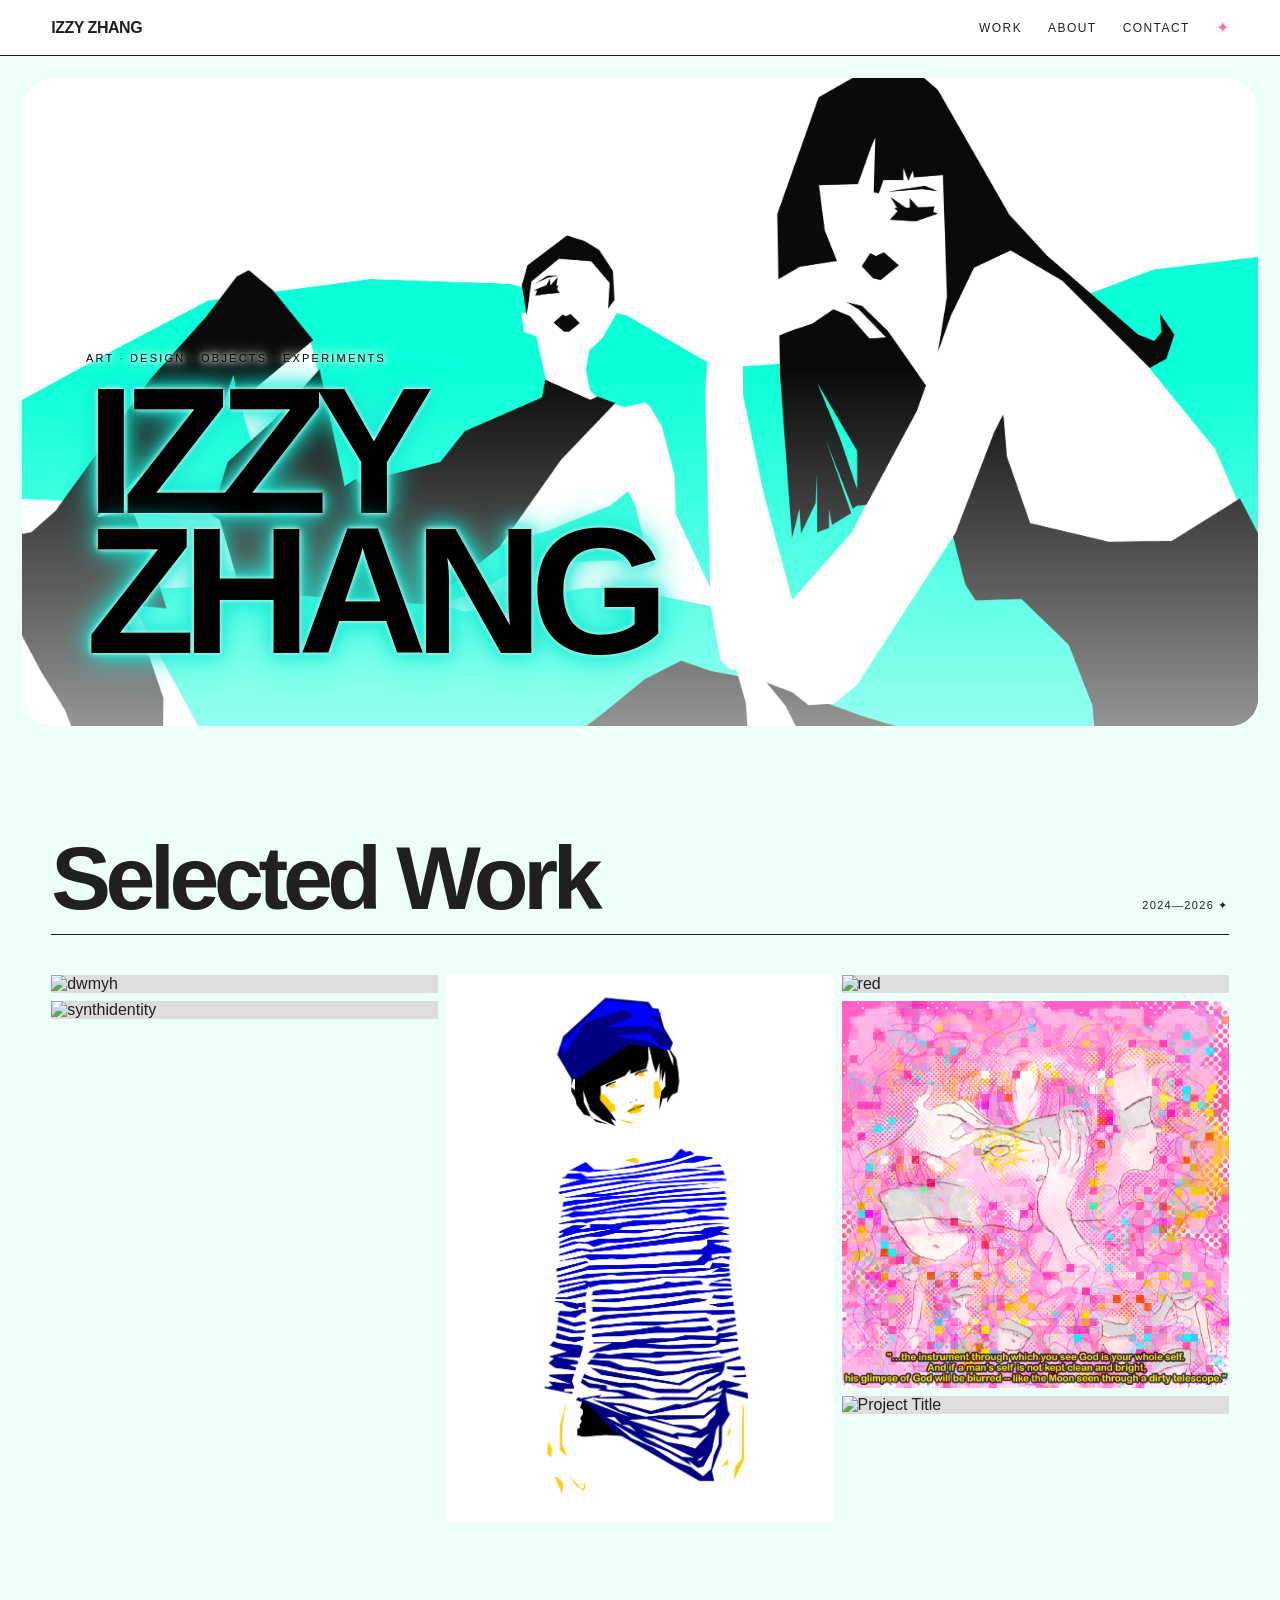
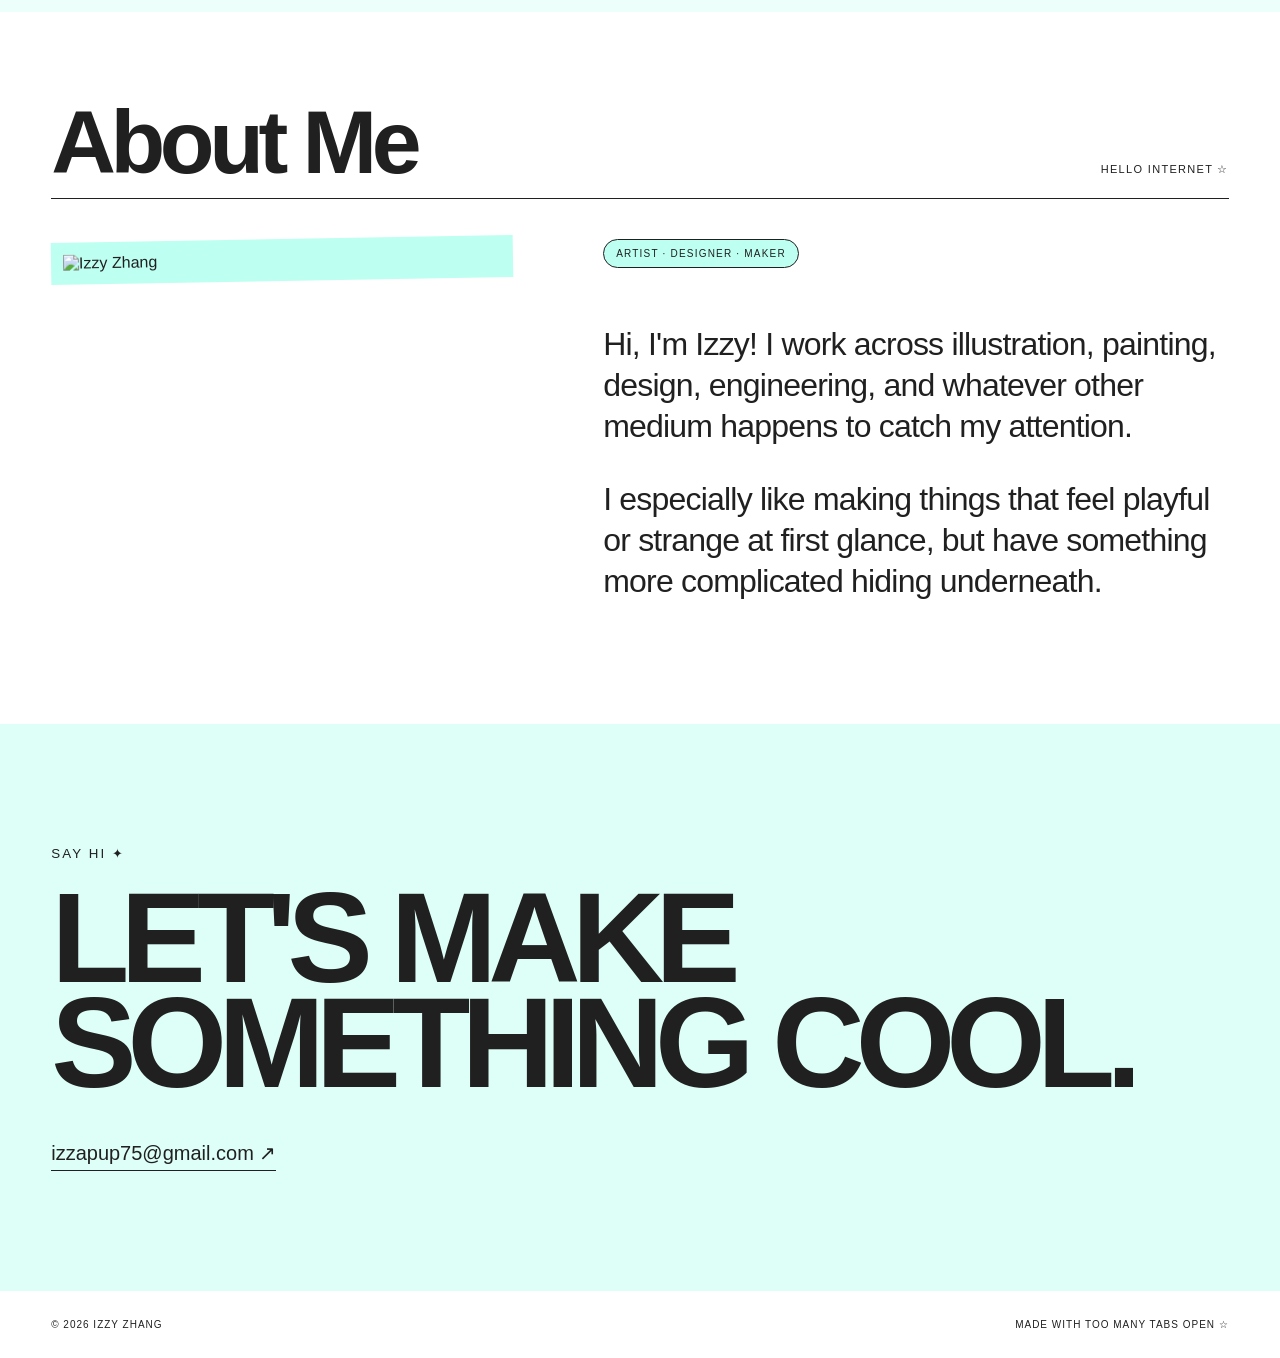
==== index.html @ 30956260 "Update index.html" ====
<!DOCTYPE html>
<html lang="en">

<head>
  <meta charset="UTF-8">
  <meta name="viewport" content="width=device-width, initial-scale=1.0">

  <title>Izzy Zhang — Portfolio</title>

  <style>
    * {
      box-sizing: border-box;
    }

    html {
      scroll-behavior: smooth;
    }

    body {
      margin: 0;
      font-family: Arial, Helvetica, sans-serif;
      background: #edfffb;
      color: #202020;
    }

    a {
      color: inherit;
      text-decoration: none;
    }

    img {
      display: block;
    }

    /* ---------------- NAV ---------------- */

    header {
      position: sticky;
      top: 0;
      z-index: 50;

      display: flex;
      justify-content: space-between;
      align-items: center;

      padding: 18px 4vw;

      background: rgba(255, 255, 255, 0.92);
      backdrop-filter: blur(10px);

      border-bottom: 1px solid #202020;
    }

    .logo {
      font-weight: 700;
      letter-spacing: -0.03em;
    }

    nav {
      display: flex;
      gap: 26px;
      align-items: center;
    }

    nav a {
      font-size: 12px;
      letter-spacing: 0.12em;
    }

    nav a:hover {
      color: #ff71aa;
    }

    .nav-star {
      color: #ff71aa;
      font-size: 16px;
    }

    /* ---------------- HERO ---------------- */

    .hero {
      position: relative;
      margin: 22px;
      min-height: 72vh;

      overflow: hidden;

      background: #7affe2;
      border-radius: 28px;
    }

    .hero img {
      position: absolute;
      inset: 0;

      width: 100%;
      height: 100%;

      object-fit: cover;
      object-position: center 27%
    }

    .hero::after {
      content: "";
      position: absolute;
      inset: 0;

      background:
        linear-gradient(
          to top,
          rgba(255,255,255,0.58),
          rgba(255,255,255,0.04) 55%
        );
    }

    .hero-text {
      position: absolute;
      z-index: 2;

      left: 5vw;
      right: 5vw;
      bottom: 5vw;
    }

    .hero-kicker {
      margin-bottom: 18px;

      font-size: 11px;
      letter-spacing: 0.2em;
    }

    .hero h1 {
      margin: 0;

      font-size: clamp(76px, 14vw, 200px);
      line-height: 0.78;

      letter-spacing: -0.075em;
      font-weight: 800;
    }

    /* ---------------- SECTION HEADINGS ---------------- */

    .section {
      padding: 90px 4vw;
    }

    .section-heading {
      display: flex;
      justify-content: space-between;
      align-items: baseline;

      padding-bottom: 15px;
      margin-bottom: 40px;

      border-bottom: 1px solid #202020;
    }

    .section-heading h2 {
      margin: 0;

      font-size: clamp(42px, 7vw, 92px);
      letter-spacing: -0.06em;
      line-height: 0.9;
    }

    .section-heading span {
      font-size: 11px;
      letter-spacing: 0.12em;
    }

    /* ---------------- GALLERY ---------------- */

    .gallery {
      column-count: 3;
      column-gap: 8px;
    }

    .gallery-item {
      position: relative;

      break-inside: avoid;

      margin-bottom: 8px;

      cursor: zoom-in;
      overflow: hidden;

      background: #ddd;
    }

    .gallery-item img {
      width: 100%;
      height: auto;

      transition:
        transform 0.25s ease,
        filter 0.25s ease;
    }

    .gallery-item:hover img {
      transform: scale(1.015);
      filter: brightness(0.94);
    }

    .gallery-label {
      position: absolute;

      left: 12px;
      bottom: 12px;

      padding: 7px 10px;

      background: rgba(255,255,255,0.9);

      font-size: 10px;
      letter-spacing: 0.08em;

      opacity: 0;
      transform: translateY(5px);

      transition: 0.2s ease;
    }

    .gallery-item:hover .gallery-label {
      opacity: 1;
      transform: translateY(0);
    }

    /* ---------------- ABOUT ---------------- */

    .about {
      background: #ffffff;
    }

    .about-layout {
      display: grid;
      grid-template-columns: 0.85fr 1.15fr;

      gap: 7vw;
      align-items: start;
    }

    .about-photo {
      background: #bdfff1;
      padding: 12px;

      transform: rotate(-1deg);
    }

    .about-photo img {
      width: 100%;
      height: auto;
    }

    .about-text {
      max-width: 700px;
    }

    .little-label {
      display: inline-block;

      margin-bottom: 24px;
      padding: 8px 12px;

      border: 1px solid #202020;
      border-radius: 999px;

      background: #bdfff1;

      font-size: 10px;
      letter-spacing: 0.12em;
    }

    .about-text p {
      font-size: clamp(20px, 2.6vw, 32px);
      line-height: 1.28;

      letter-spacing: -0.025em;
    }

    /* ---------------- CONTACT ---------------- */

    .contact {
      padding: 120px 4vw;

      background: #defff8;
    }

    .contact small {
      letter-spacing: 0.16em;
    }

    .contact h2 {
      max-width: 1100px;

      margin: 24px 0 45px;

      font-size: clamp(60px, 10vw, 150px);
      line-height: 0.82;

      letter-spacing: -0.07em;
    }

    .contact a {
      display: inline-block;

      padding-bottom: 5px;

      border-bottom: 1px solid #202020;

      font-size: 20px;
    }

    /* ---------------- FOOTER ---------------- */

    footer {
      display: flex;
      justify-content: space-between;

      padding: 28px 4vw;

      background: white;

      font-size: 10px;
      letter-spacing: 0.1em;
    }

    /* ---------------- LIGHTBOX ---------------- */

    .lightbox {
      position: fixed;
      inset: 0;

      z-index: 1000;

      display: none;
      align-items: center;
      justify-content: center;

      padding: 30px;

      background: rgba(15, 15, 15, 0.94);
    }

    .lightbox.open {
      display: flex;
    }

    .lightbox-content {
      width: min(1200px, 86vw);
      max-height: 90vh;

      display: flex;
      flex-direction: column;
      align-items: center;
      justify-content: center;
    }

    .lightbox img {
      max-width: 100%;
      max-height: 78vh;

      object-fit: contain;
    }

    .lightbox-caption {
      width: 100%;

      margin-top: 14px;

      display: flex;
      justify-content: space-between;
      gap: 30px;

      color: white;

      font-size: 12px;
    }

    .lightbox-title {
      font-weight: 600;
    }

    .lightbox-info {
      opacity: 0.65;
    }

    .lightbox-close,
    .lightbox-arrow {
      position: absolute;

      width: 48px;
      height: 48px;

      border: none;
      background: transparent;

      color: white;

      cursor: pointer;
    }

    .lightbox-close {
      top: 20px;
      right: 22px;

      font-size: 30px;
    }

    .lightbox-arrow {
      top: 50%;

      transform: translateY(-50%);

      font-size: 40px;
    }

    .lightbox-prev {
      left: 22px;
    }

    .lightbox-next {
      right: 22px;
    }

    .lightbox-close:hover,
    .lightbox-arrow:hover {
      opacity: 0.6;
    }

    /* ---------------- MOBILE ---------------- */

    @media (max-width: 900px) {
      .gallery {
        column-count: 2;
      }

      .about-layout {
        grid-template-columns: 1fr;
      }
    }

    @media (max-width: 600px) {
      header {
        padding: 16px 20px;
      }

      nav {
        gap: 12px;
      }

      nav a {
        font-size: 10px;
      }

      .hero {
        margin: 10px;
        min-height: 58vh;
      }

      .hero-text {
        left: 25px;
        bottom: 30px;
      }

      .hero h1 {
        font-size: 19vw;
      }

      .section {
        padding: 70px 15px;
      }

      .gallery {
        column-count: 2;
        column-gap: 5px;
      }

      .gallery-item {
        margin-bottom: 5px;
      }

      .gallery-label {
        display: none;
      }

      .lightbox {
        padding: 12px;
      }

      .lightbox-content {
        width: 92vw;
      }

      .lightbox-prev {
        left: 4px;
      }

      .lightbox-next {
        right: 4px;
      }

      .lightbox-caption {
        display: block;
      }

      .lightbox-info {
        margin-top: 5px;
      }

      footer {
        flex-direction: column;
        gap: 8px;
      }
    }
  </style>
</head>

<body>

  <header>
    <a href="#" class="logo">IZZY ZHANG</a>

    <nav>
      <a href="#work">WORK</a>
      <a href="#about">ABOUT</a>
      <a href="#contact">CONTACT</a>
      <span class="nav-star">✦</span>
    </nav>
  </header>


  <main>

    <!-- HERO -->

    <section class="hero">

      <img src="images/bannerr.png" alt="Izzy Zhang portfolio banner">

      <div class="hero-text">

        <div class="hero-kicker" style="
          color: black;
          text-shadow:
            0 0 4px white,
            0 0 8px white,
            0 0 14px white,
            0 0 22px white;
        ">
          ART · DESIGN · OBJECTS · EXPERIMENTS
        </div>

        <h1 style="
          color: black;
          text-shadow:
            0 0 5px white,
            0 0 10px #18ead5,
            0 0 20px #18ead5,
            0 0 35px #18ead5;
        ">
          IZZY<br>
          ZHANG
        </h1>

      </div>

    </section>


    <!-- WORK -->

    <section class="section" id="work">

      <div class="section-heading">

        <h2>Selected Work</h2>

        <span>
          2024—2026 ✦
        </span>

      </div>


      <div class="gallery">


        <!-- IMAGE 1 -->

        <div
          class="gallery-item"
          data-title="do what makes you happy"
          data-info="Digital Illustration · 2026"
        >

          <img
            src="images/artu5.png"
            alt="dwmyh"
          >

          <div class="gallery-label">
            do what makes you happy
          </div>

        </div>


        <!-- IMAGE 2 -->

        <div
          class="gallery-item"
          data-title="Synthetic Identity"
          data-info="Digital Illustration · 2026"
        >

          <img
            src="images/port2.png"
            alt="synthidentity"
          >

          <div class="gallery-label">
            Synthetic Identity
          </div>

        </div>


        <!-- IMAGE 3 -->

        <div
          class="gallery-item"
          data-title="Hat"
          data-info="Digital Illustration · 2026"
        >

          <img
            src="images/hat.png"
            alt="hat"
          >

          <div class="gallery-label">
            Hat
          </div>

        </div>


        <!-- IMAGE 4 -->

        <div
          class="gallery-item"
          data-title="Red"
          data-info="Digital Illustration · 2026"
        >

          <img
            src="images/red.jpg"
            alt="red"
          >

          <div class="gallery-label">
            Red
          </div>

        </div>


        <!-- IMAGE 5 -->

        <div
          class="gallery-item"
          data-title="Clarity"
          data-info="Digital Illustration · 2026"
        >

          <img
            src="images/self.png"
            alt="clarity"
          >

          <div class="gallery-label">
            Clarity
          </div>

        </div>


        <!-- IMAGE 6 -->

        <div
          class="gallery-item"
          data-title="Project Title"
          data-info="Illustration · 2026"
        >

          <img
            src="images/project6.jpg"
            alt="Project Title"
          >

          <div class="gallery-label">
            PROJECT TITLE
          </div>

        </div>


      </div>

    </section>


    <!-- ABOUT -->

    <section class="section about" id="about">

      <div class="section-heading">

        <h2>About Me</h2>

        <span>
          HELLO INTERNET ☆
        </span>

      </div>


      <div class="about-layout">

        <div class="about-photo">

          <img
            src="images/about.jpg"
            alt="Izzy Zhang"
          >

        </div>


        <div class="about-text">

          <span class="little-label">
            ARTIST · DESIGNER · MAKER
          </span>

          <p>
            Hi, I'm Izzy! I work across illustration,
            painting, design, engineering, and whatever
            other medium happens to catch my attention.
          </p>

          <p>
            I especially like making things that feel
            playful or strange at first glance, but have
            something more complicated hiding underneath.
          </p>

        </div>

      </div>

    </section>


    <!-- CONTACT -->

    <section class="contact" id="contact">

      <small>
        SAY HI ✦
      </small>

      <h2>
        LET'S MAKE<br>
        SOMETHING COOL.
      </h2>

      <a href="mailto:izzapup75@gmail.com">
        izzapup75@gmail.com ↗
      </a>

    </section>

  </main>


  <footer>

    <span>
      © 2026 IZZY ZHANG
    </span>

    <span>
      MADE WITH TOO MANY TABS OPEN ☆
    </span>

  </footer>


  <!-- LIGHTBOX -->

  <div
    class="lightbox"
    id="lightbox"
    aria-hidden="true"
  >

    <button
      class="lightbox-close"
      id="lightboxClose"
      aria-label="Close image"
    >
      ×
    </button>


    <button
      class="lightbox-arrow lightbox-prev"
      id="lightboxPrev"
      aria-label="Previous image"
    >
      ‹
    </button>


    <div class="lightbox-content">

      <img
        id="lightboxImage"
        src=""
        alt=""
      >

      <div class="lightbox-caption">

        <span
          class="lightbox-title"
          id="lightboxTitle"
        ></span>

        <span
          class="lightbox-info"
          id="lightboxInfo"
        ></span>

      </div>

    </div>


    <button
      class="lightbox-arrow lightbox-next"
      id="lightboxNext"
      aria-label="Next image"
    >
      ›
    </button>

  </div>


  <script>
    const items =
      Array.from(
        document.querySelectorAll(".gallery-item")
      );

    const lightbox =
      document.getElementById("lightbox");

    const lightboxImage =
      document.getElementById("lightboxImage");

    const lightboxTitle =
      document.getElementById("lightboxTitle");

    const lightboxInfo =
      document.getElementById("lightboxInfo");

    const closeButton =
      document.getElementById("lightboxClose");

    const previousButton =
      document.getElementById("lightboxPrev");

    const nextButton =
      document.getElementById("lightboxNext");


    let currentIndex = 0;


    function showImage(index) {

      currentIndex =
        (index + items.length) % items.length;

      const item =
        items[currentIndex];

      const image =
        item.querySelector("img");

      lightboxImage.src =
        image.src;

      lightboxImage.alt =
        image.alt;

      lightboxTitle.textContent =
        item.dataset.title || image.alt;

      lightboxInfo.textContent =
        item.dataset.info || "";
    }


    function openLightbox(index) {

      showImage(index);

      lightbox.classList.add("open");

      lightbox.setAttribute(
        "aria-hidden",
        "false"
      );

      document.body.style.overflow =
        "hidden";
    }


    function closeLightbox() {

      lightbox.classList.remove("open");

      lightbox.setAttribute(
        "aria-hidden",
        "true"
      );

      document.body.style.overflow =
        "";
    }


    items.forEach(
      function(item, index) {

        item.addEventListener(
          "click",
          function() {
            openLightbox(index);
          }
        );

      }
    );


    previousButton.addEventListener(
      "click",
      function(event) {

        event.stopPropagation();

        showImage(
          currentIndex - 1
        );

      }
    );


    nextButton.addEventListener(
      "click",
      function(event) {

        event.stopPropagation();

        showImage(
          currentIndex + 1
        );

      }
    );


    closeButton.addEventListener(
      "click",
      closeLightbox
    );


    lightbox.addEventListener(
      "click",
      function(event) {

        if (
          event.target === lightbox
        ) {
          closeLightbox();
        }

      }
    );


    document.addEventListener(
      "keydown",
      function(event) {

        if (
          !lightbox.classList.contains("open")
        ) {
          return;
        }

        if (
          event.key === "ArrowRight"
        ) {
          showImage(
            currentIndex + 1
          );
        }

        if (
          event.key === "ArrowLeft"
        ) {
          showImage(
            currentIndex - 1
          );
        }

        if (
          event.key === "Escape"
        ) {
          closeLightbox();
        }

      }
    );
  </script>

</body>
</html>
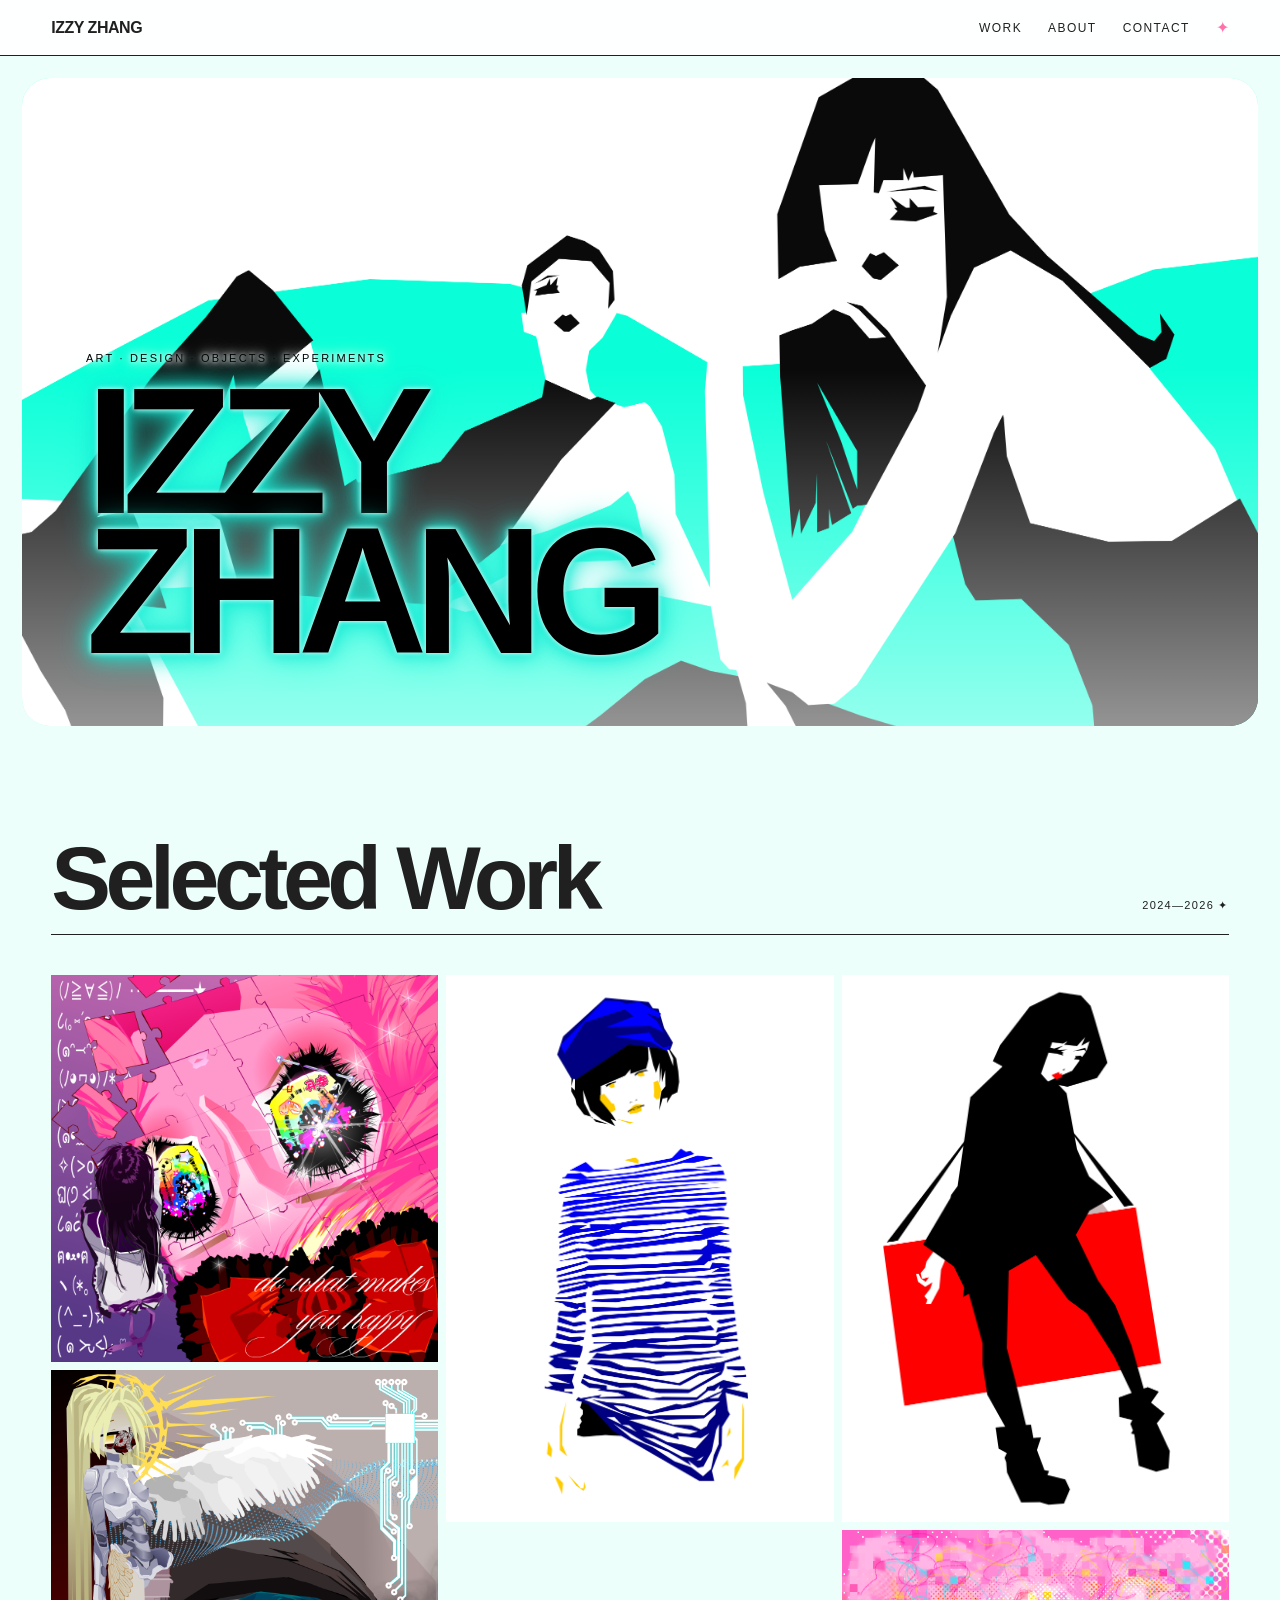
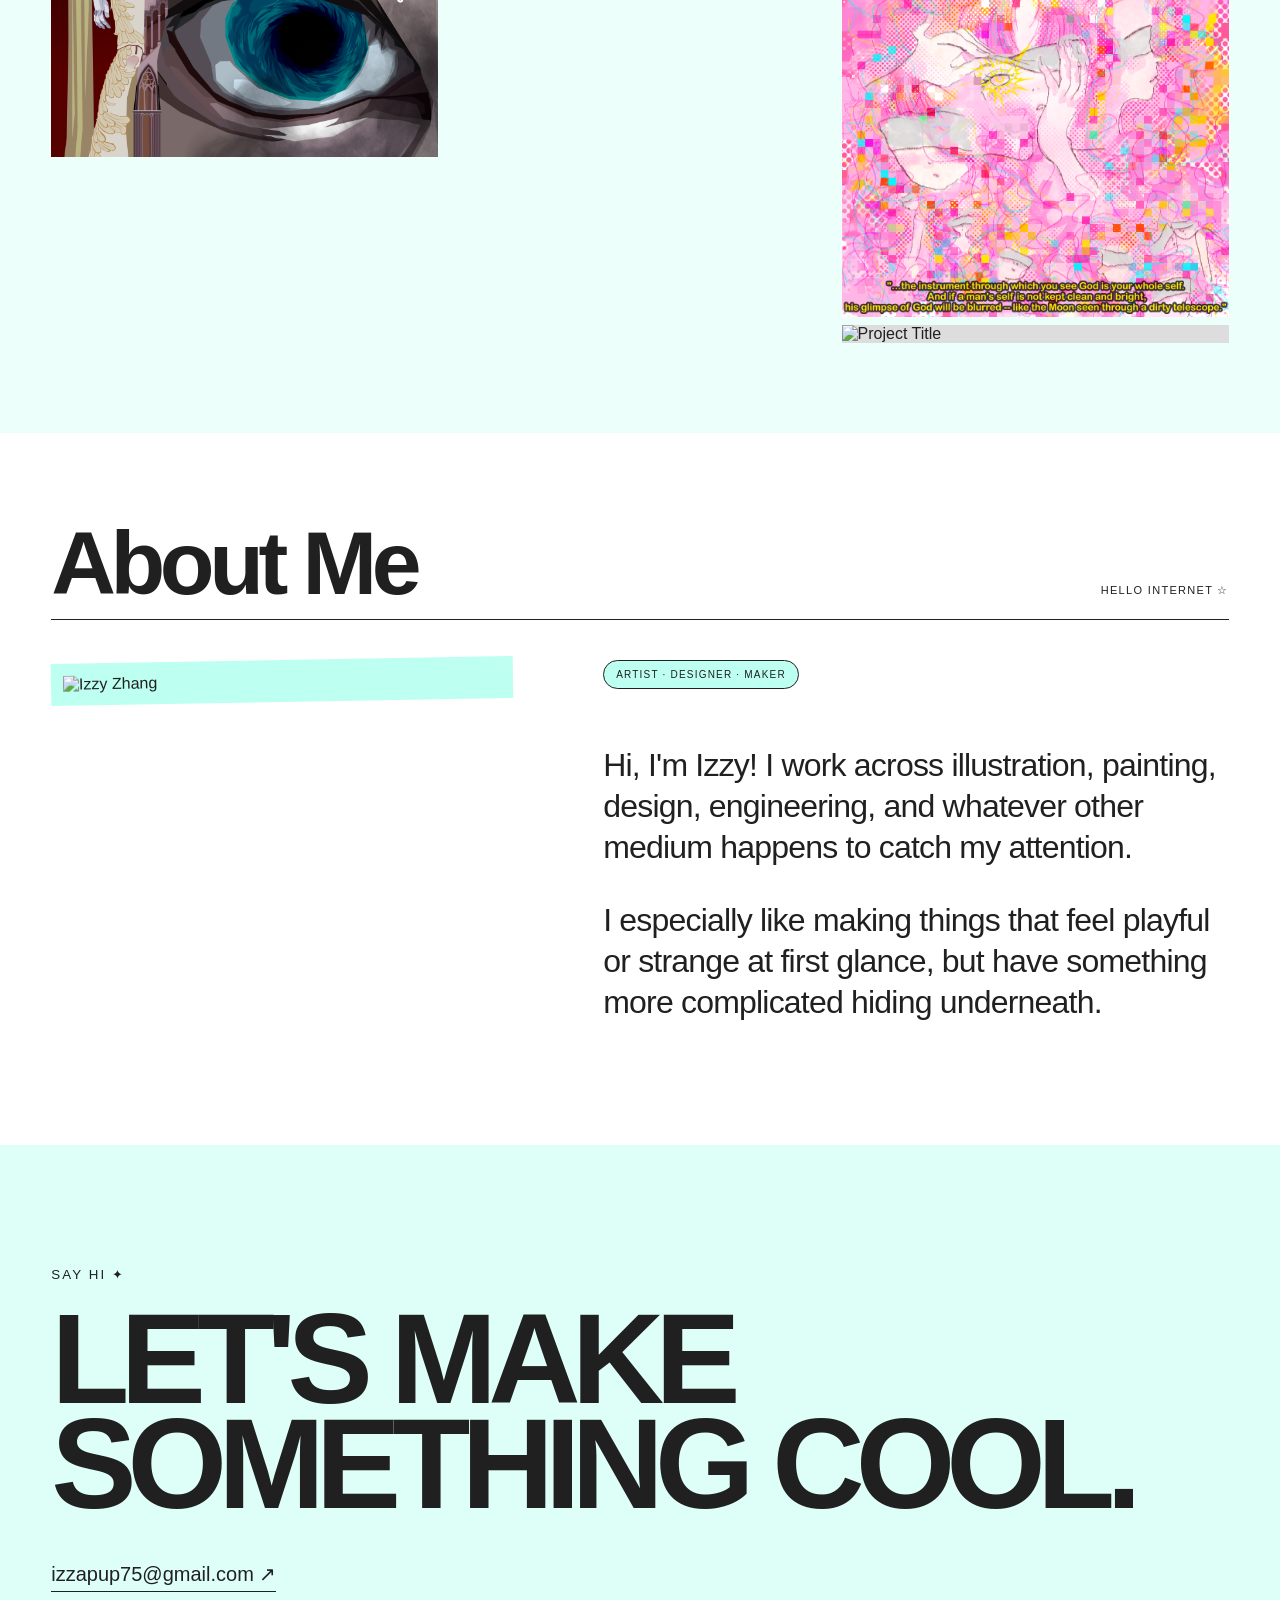
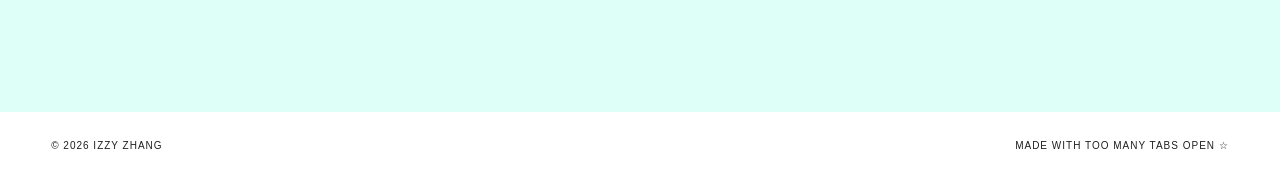
==== commit 10e1b3f8: "Update index.html" ====
--- a/index.html
+++ b/index.html
@@ -592,11 +592,11 @@
         <div
           class="gallery-item"
           data-title="do what makes you happy"
-          data-info="Digital Illustration · 2026"
+          data-info="Digital Illustration · 2025"
         >
 
           <img
-            src="images/artu5.png"
+            src="images/artu5_f.png"
             alt="dwmyh"
           >
 
@@ -656,7 +656,7 @@
         >
 
           <img
-            src="images/red.jpg"
+            src="images/red.png"
             alt="red"
           >
 
@@ -672,7 +672,7 @@
         <div
           class="gallery-item"
           data-title="Clarity"
-          data-info="Digital Illustration · 2026"
+          data-info="Digital Illustration · 2024"
         >
 
           <img
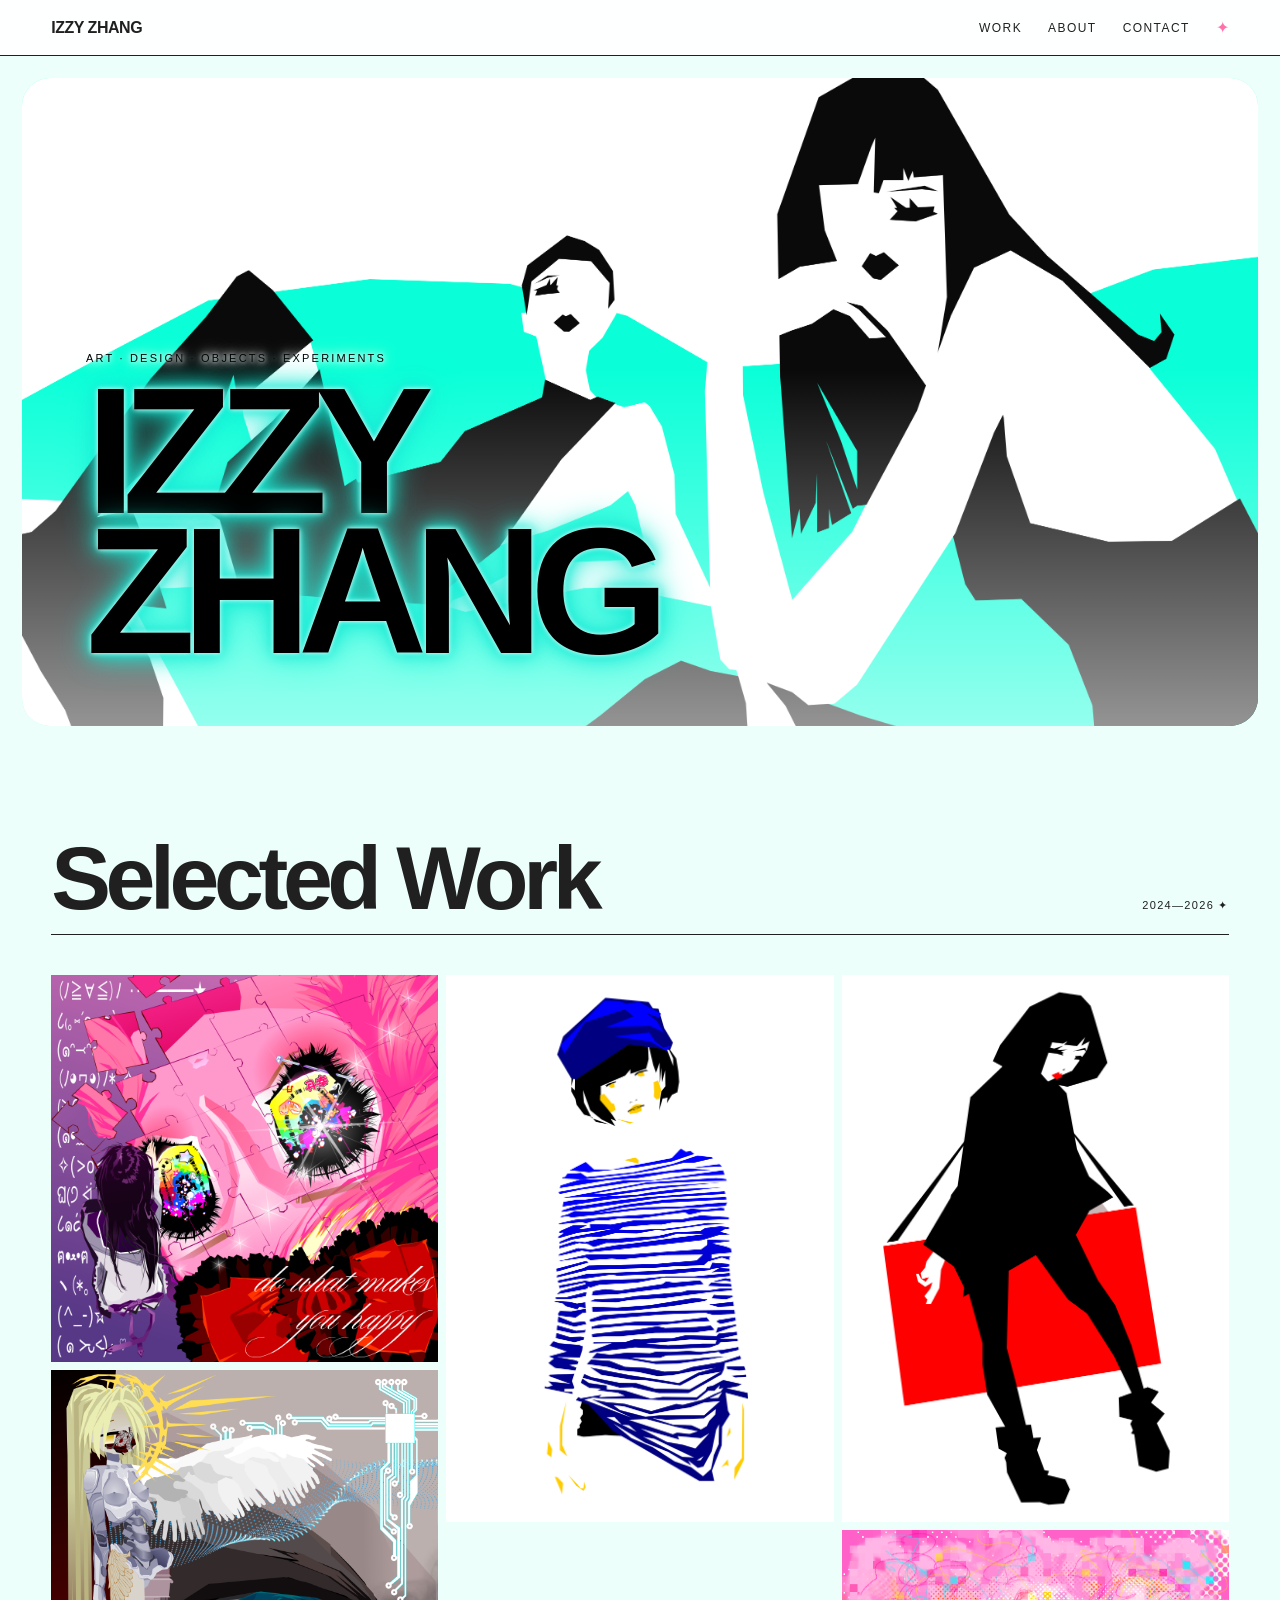
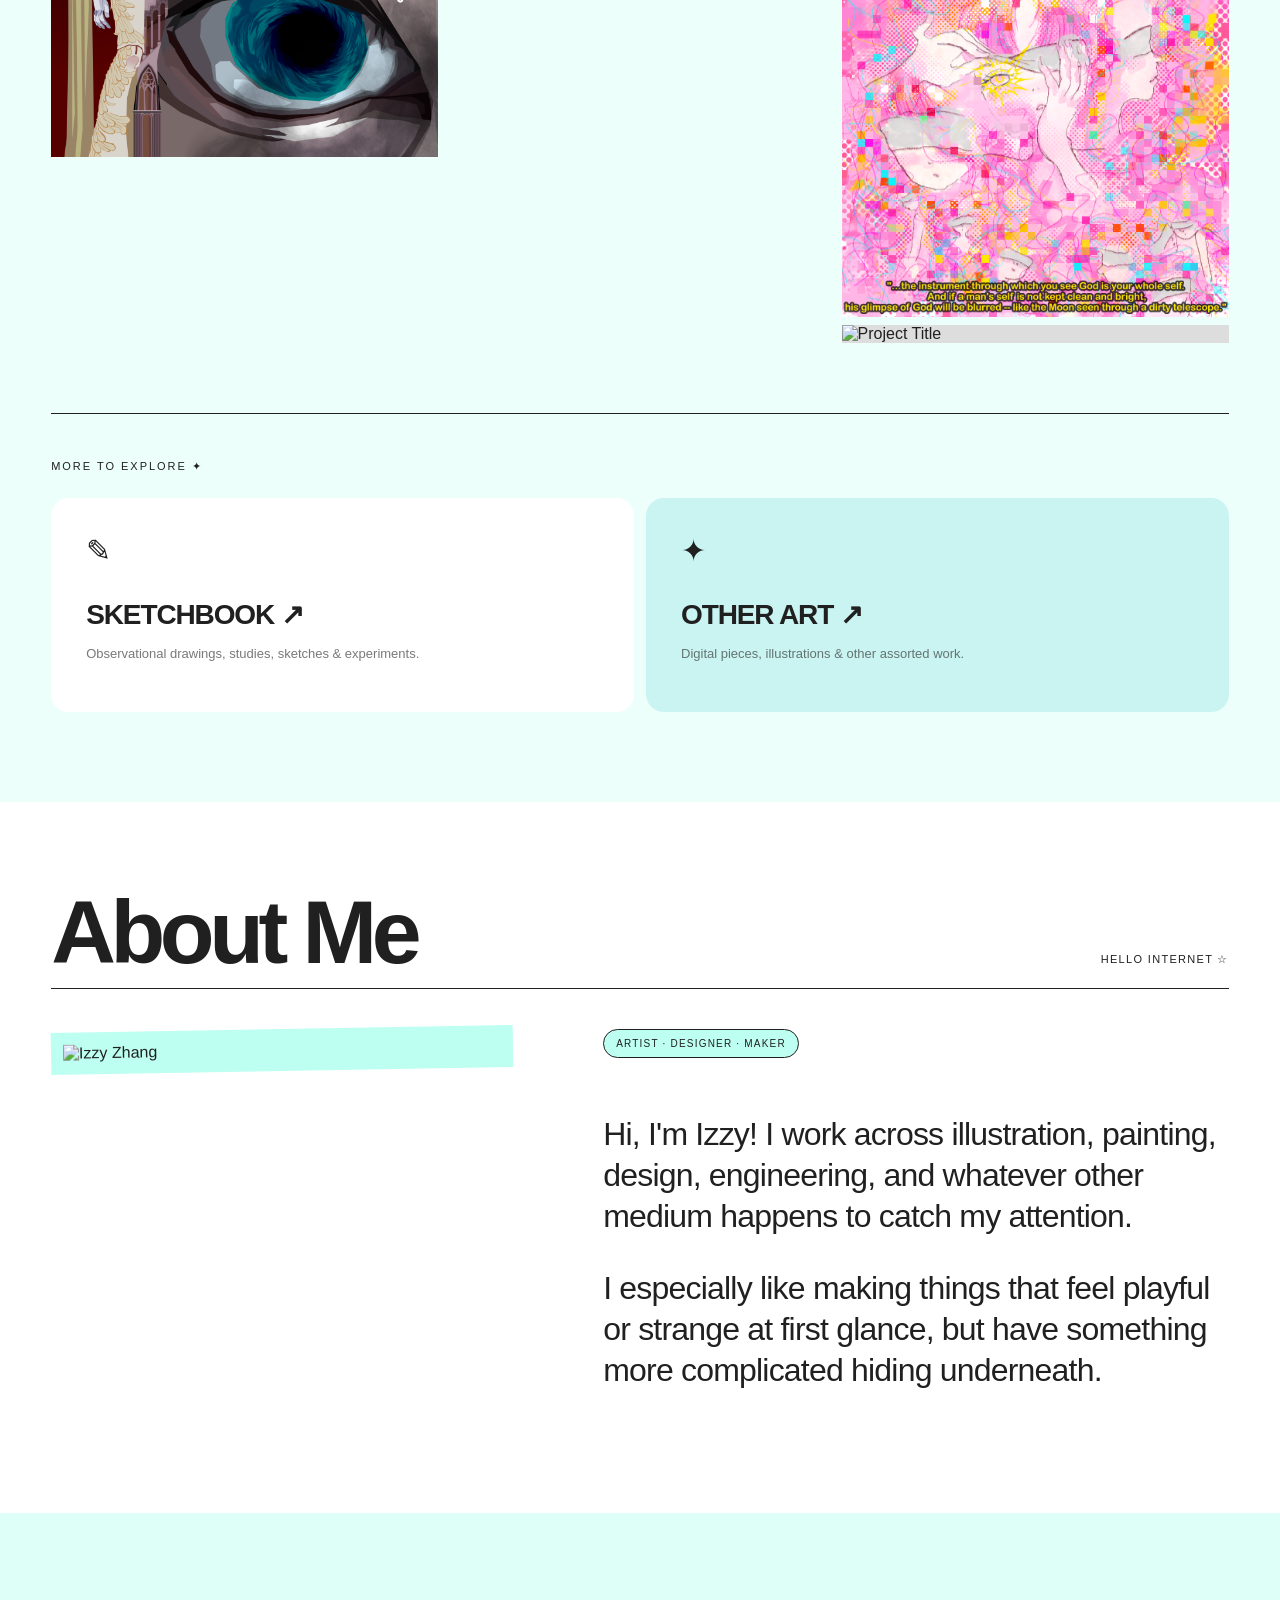
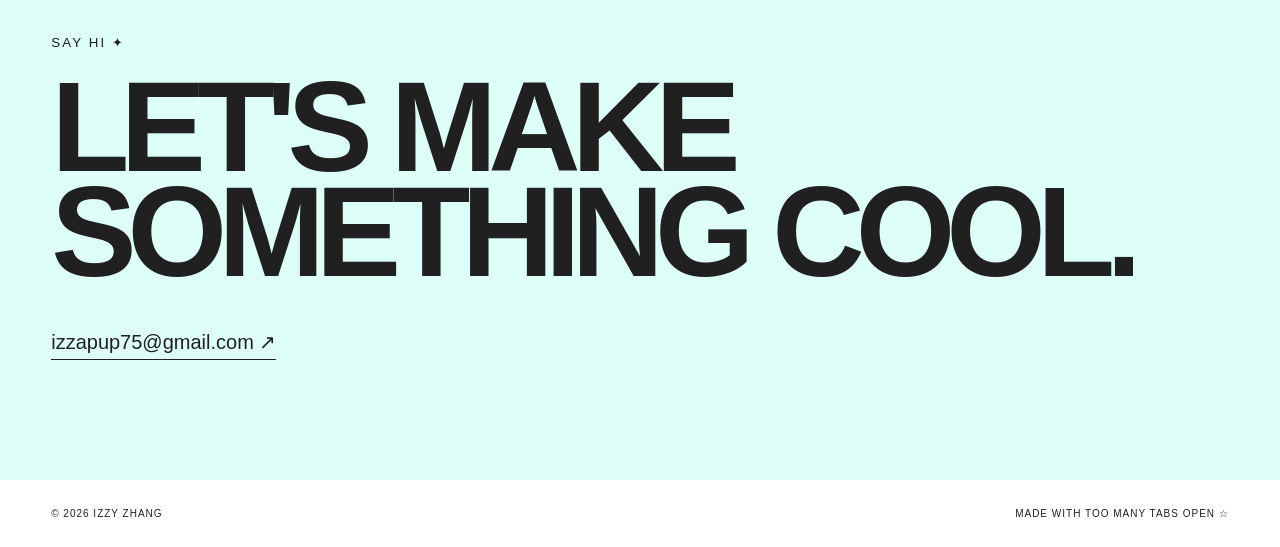
==== commit d9b2e55e: "Update index.html" ====
--- a/index.html
+++ b/index.html
@@ -709,6 +709,113 @@
 
       </div>
 
+      <div style="
+          margin-top: 70px;
+          padding-top: 35px;
+          border-top: 1px solid #202020;
+        ">
+        
+          <p style="
+            font-size: 11px;
+            letter-spacing: 0.18em;
+            margin-bottom: 25px;
+          ">
+            MORE TO EXPLORE ✦
+          </p>
+        
+        
+          <div style="
+            display: flex;
+            gap: 12px;
+            flex-wrap: wrap;
+          ">
+
+            <!-- SKETCHBOOK -->
+        
+            <a href="sketchbook.html" style="
+              flex: 1;
+              min-width: 250px;
+              padding: 35px;
+        
+              background: white;
+              color: #202020;
+        
+              border-radius: 18px;
+        
+              text-decoration: none;
+            ">
+        
+              <div style="
+                font-size: 30px;
+                margin-bottom: 30px;
+              ">
+                ✎
+              </div>
+        
+              <div style="
+                font-size: 28px;
+                font-weight: bold;
+                letter-spacing: -0.04em;
+              ">
+                SKETCHBOOK ↗
+              </div>
+        
+              <p style="
+                font-size: 13px;
+                line-height: 1.5;
+                opacity: 0.6;
+              ">
+                Observational drawings, studies,
+                sketches & experiments.
+              </p>
+        
+            </a>
+            <!-- OTHER ART -->
+        
+            <a href="other-art.html" style="
+              flex: 1;
+              min-width: 250px;
+              padding: 35px;
+        
+              background: #c9f4f1;
+              color: #202020;
+        
+              border-radius: 18px;
+        
+              text-decoration: none;
+            ">
+        
+              <div style="
+                font-size: 30px;
+                margin-bottom: 30px;
+              ">
+                ✦
+              </div>
+        
+              <div style="
+                font-size: 28px;
+                font-weight: bold;
+                letter-spacing: -0.04em;
+              ">
+                OTHER ART ↗
+              </div>
+        
+              <p style="
+                font-size: 13px;
+                line-height: 1.5;
+                opacity: 0.6;
+              ">
+                Digital pieces, illustrations
+                & other assorted work.
+              </p>
+        
+            </a>
+        
+        
+          </div>
+        
+        </div>
+
     </section>
 
 
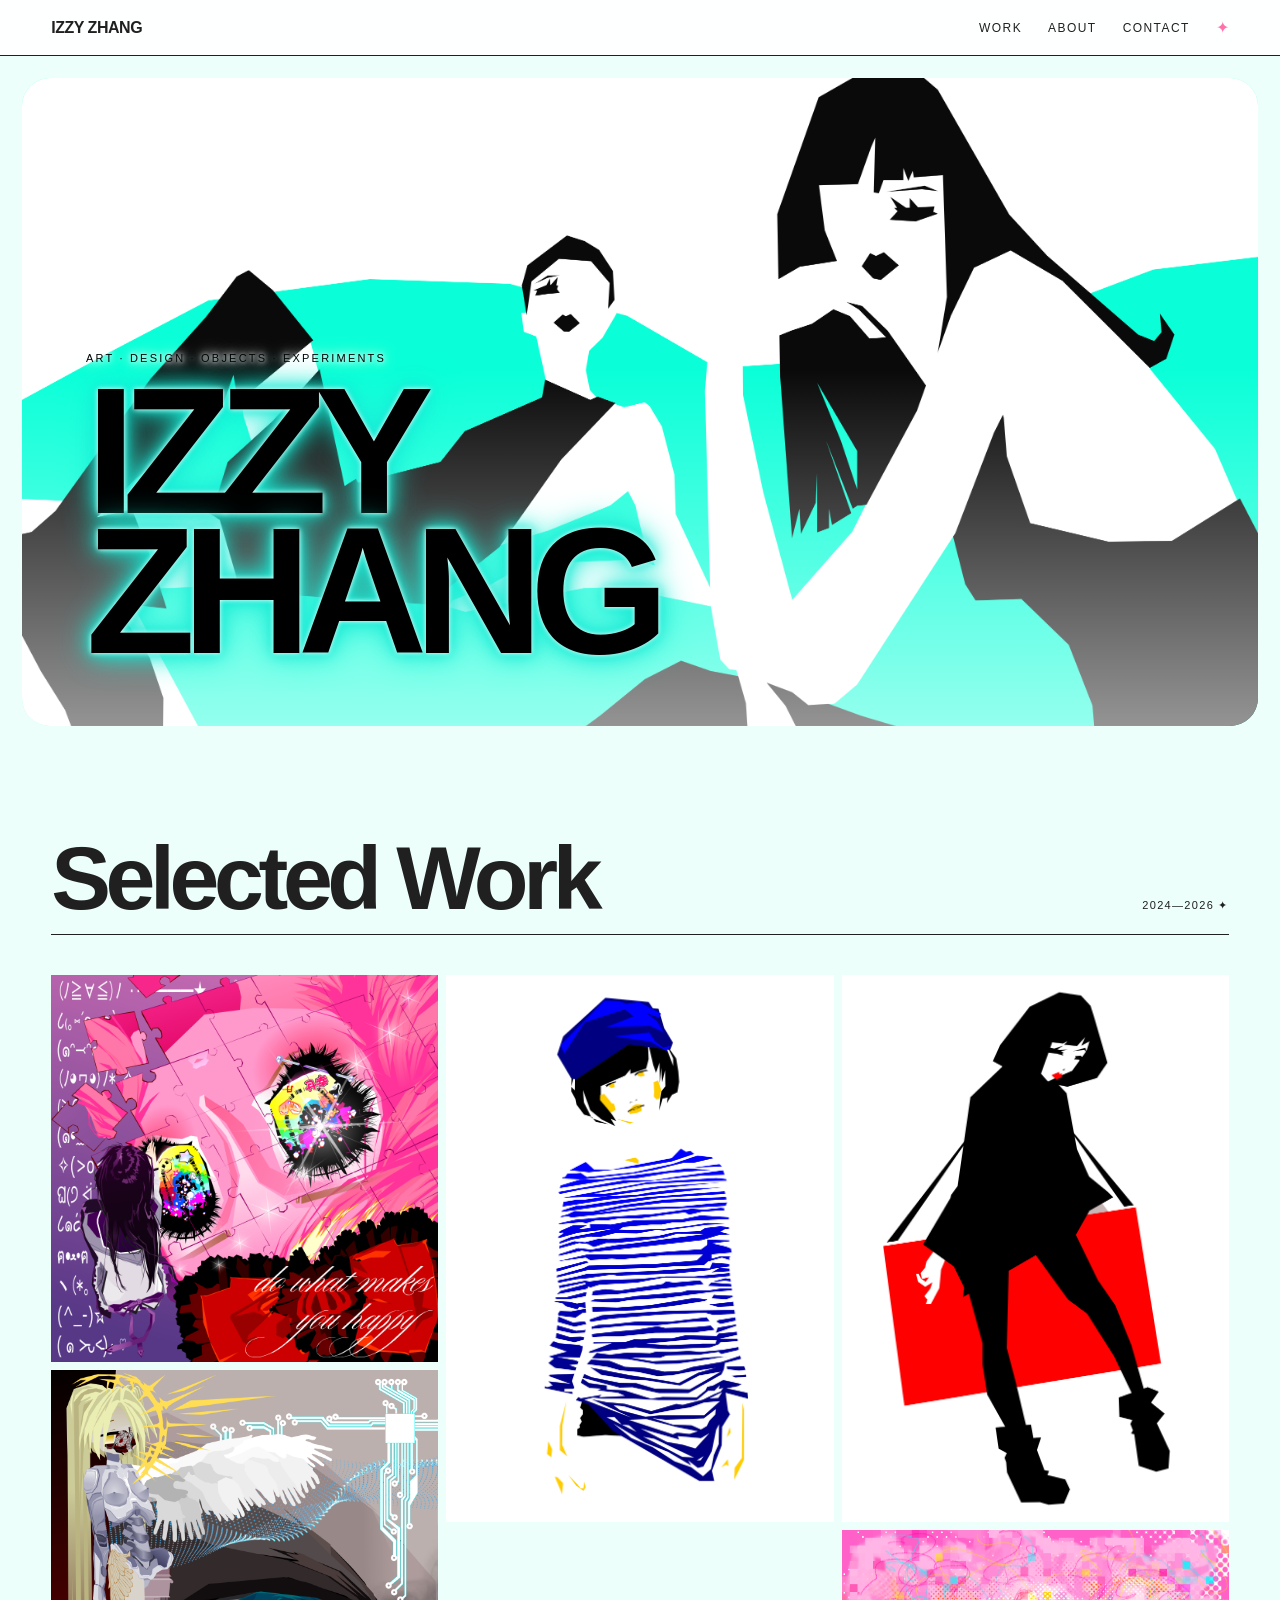
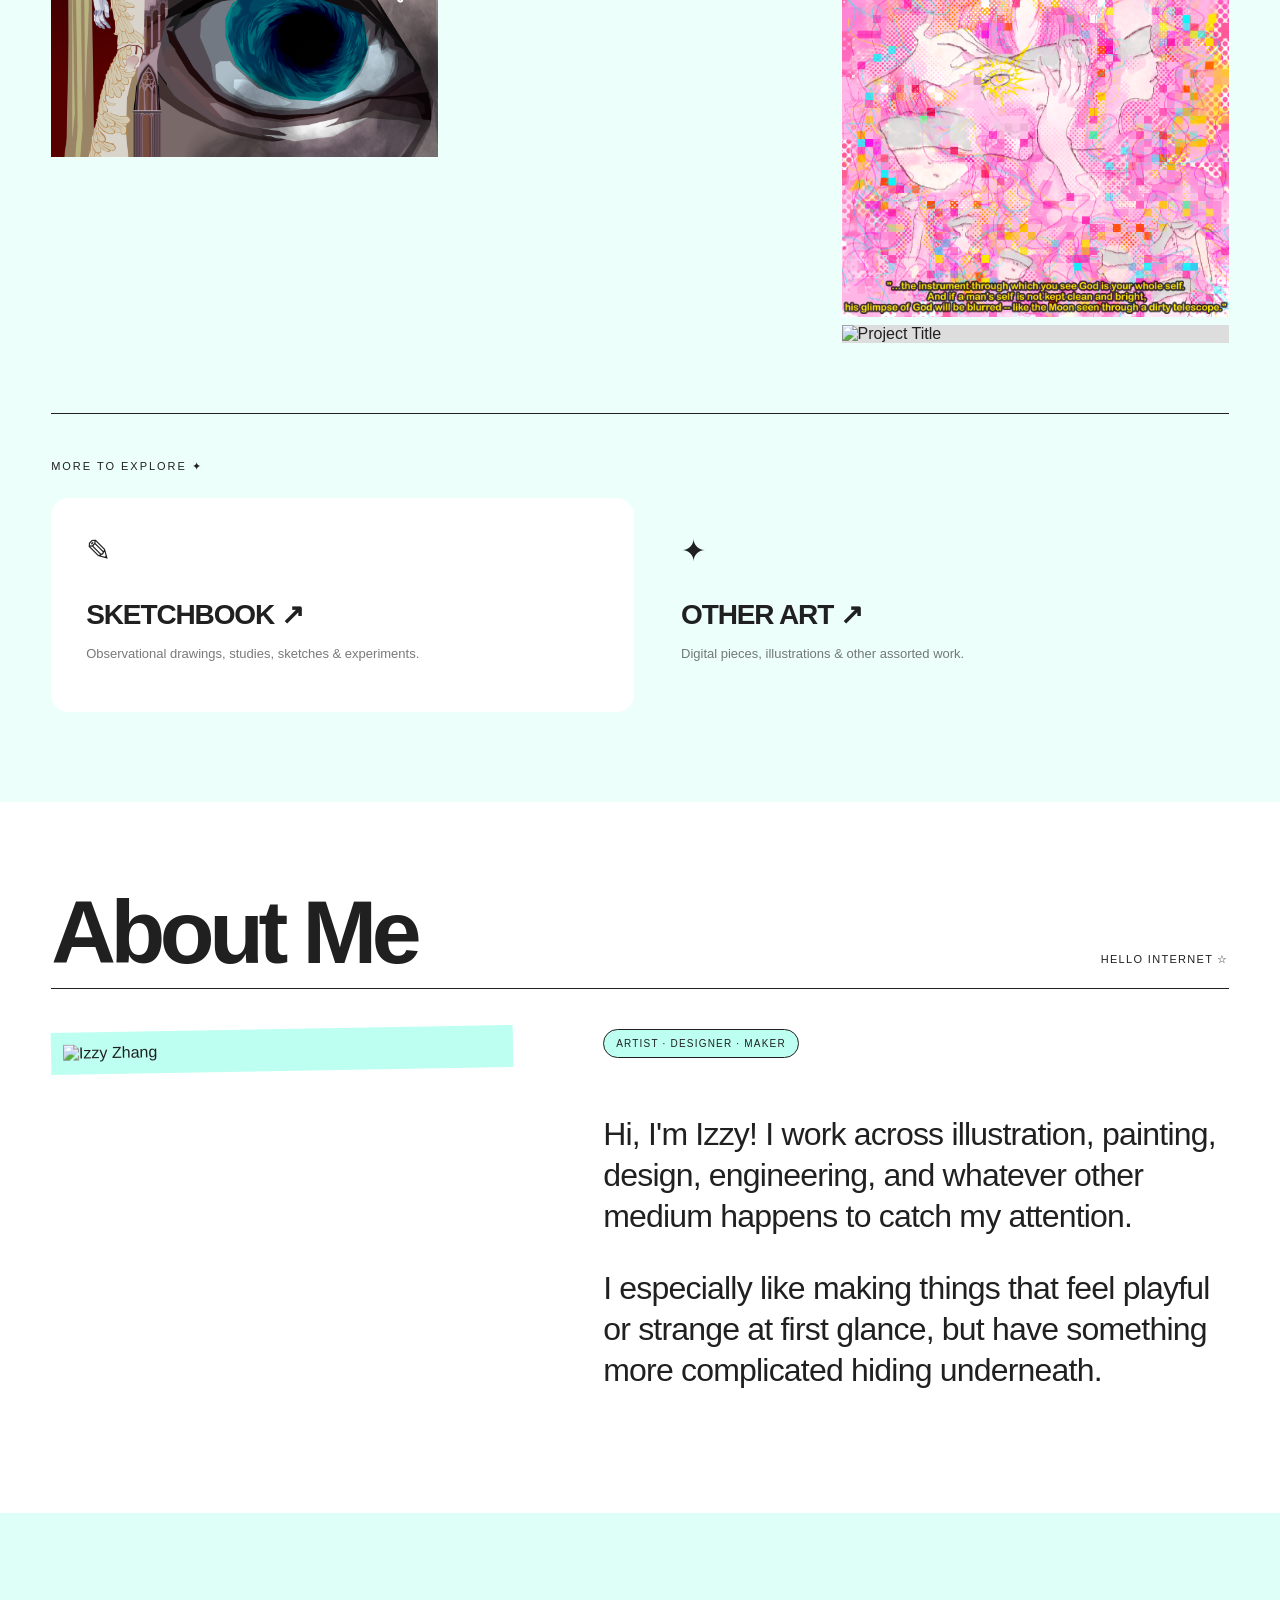
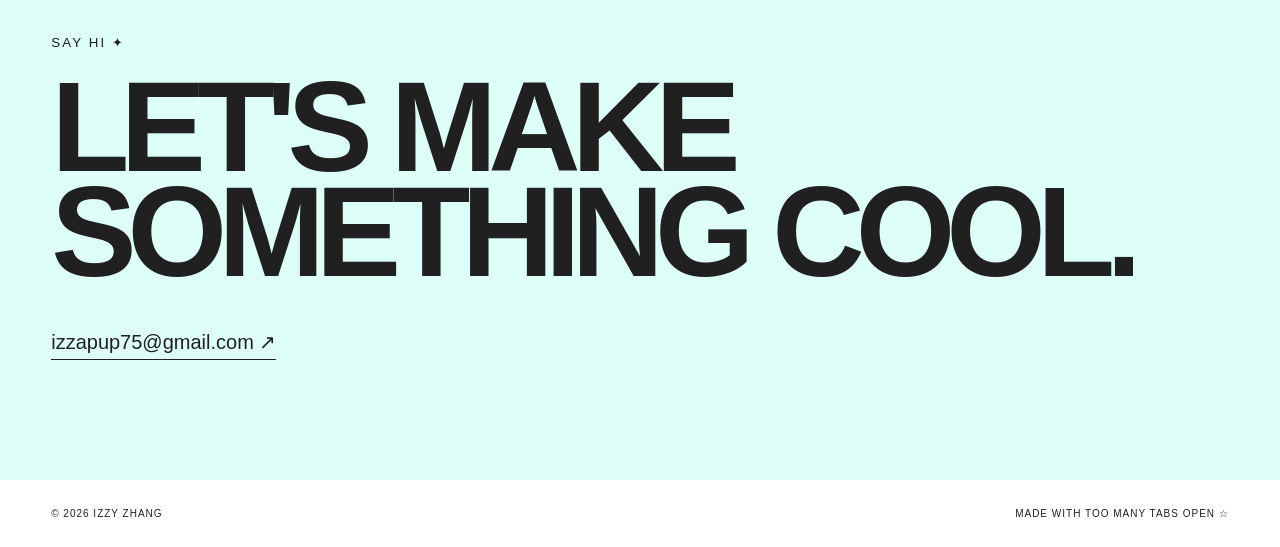
==== commit 2733340f: "Update index.html" ====
--- a/index.html
+++ b/index.html
@@ -777,7 +777,7 @@
               min-width: 250px;
               padding: 35px;
         
-              background: #c9f4f1;
+              background: #edfffb;
               color: #202020;
         
               border-radius: 18px;
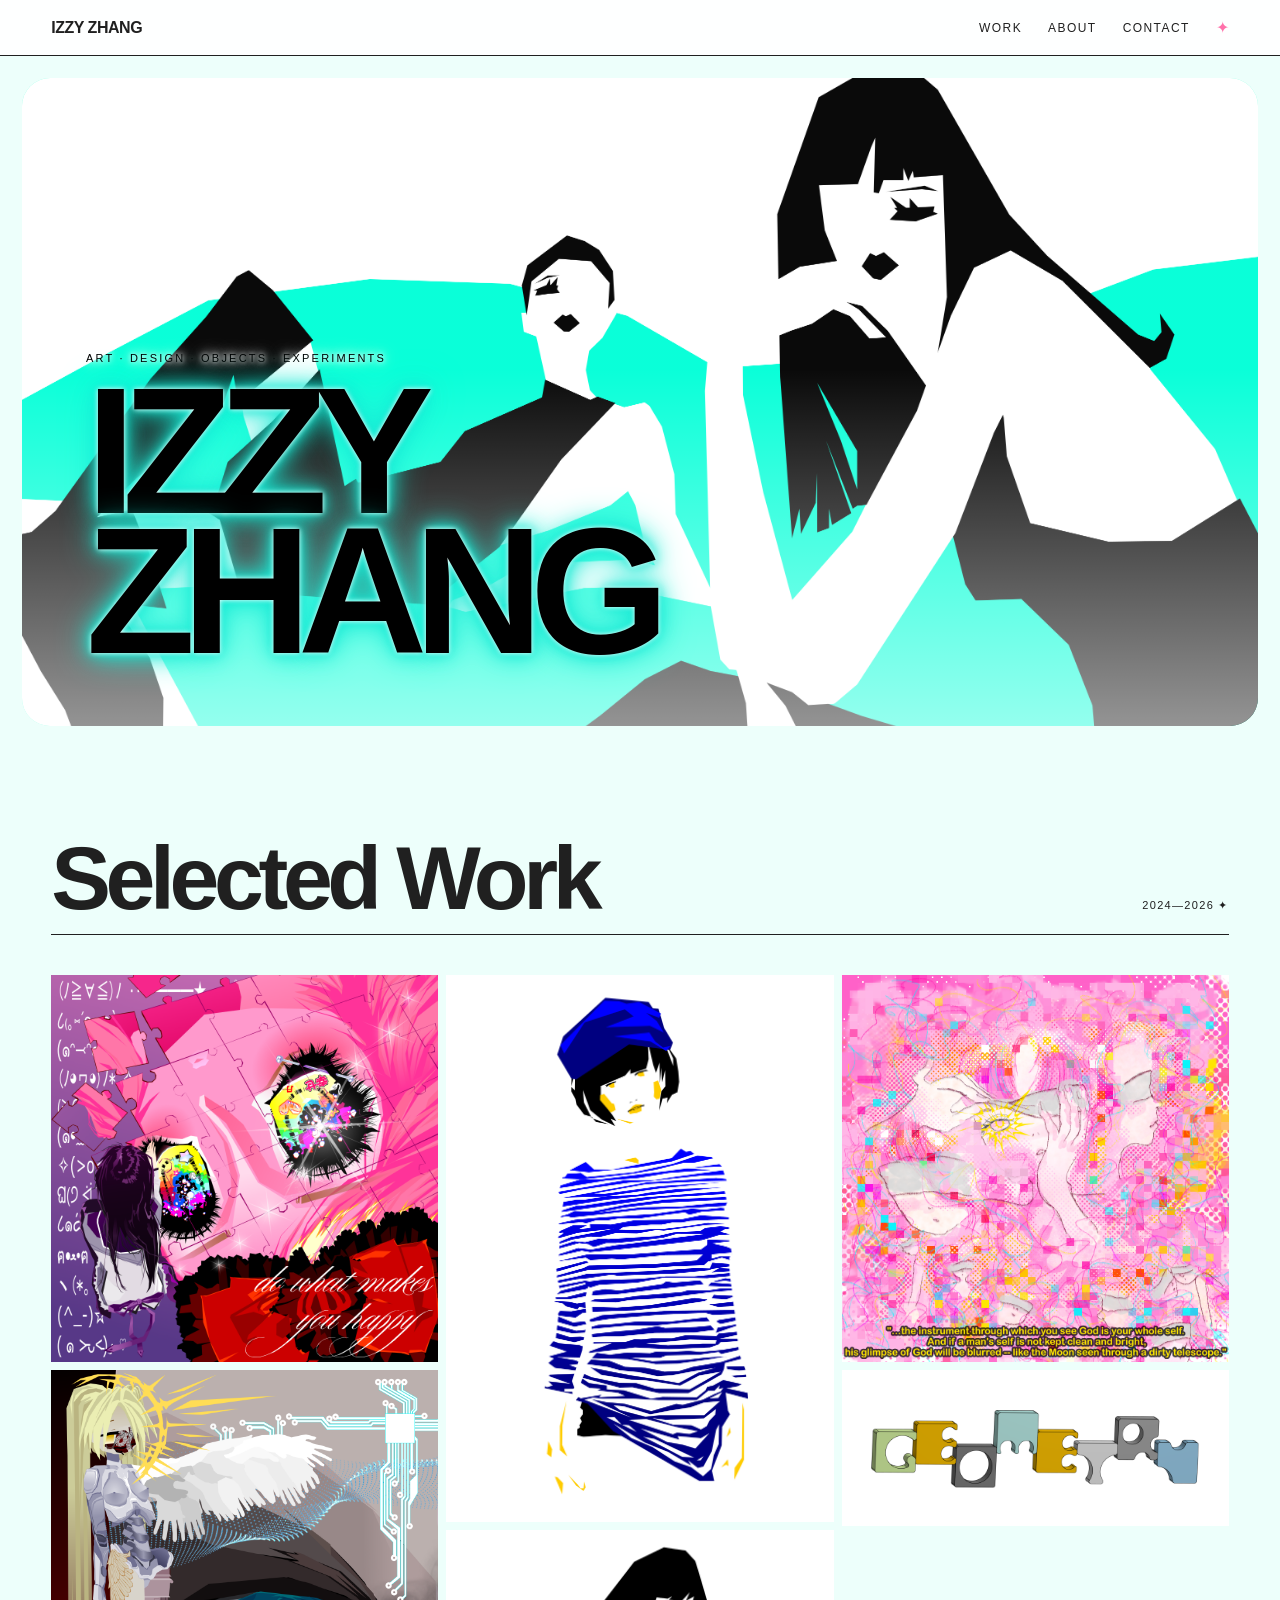
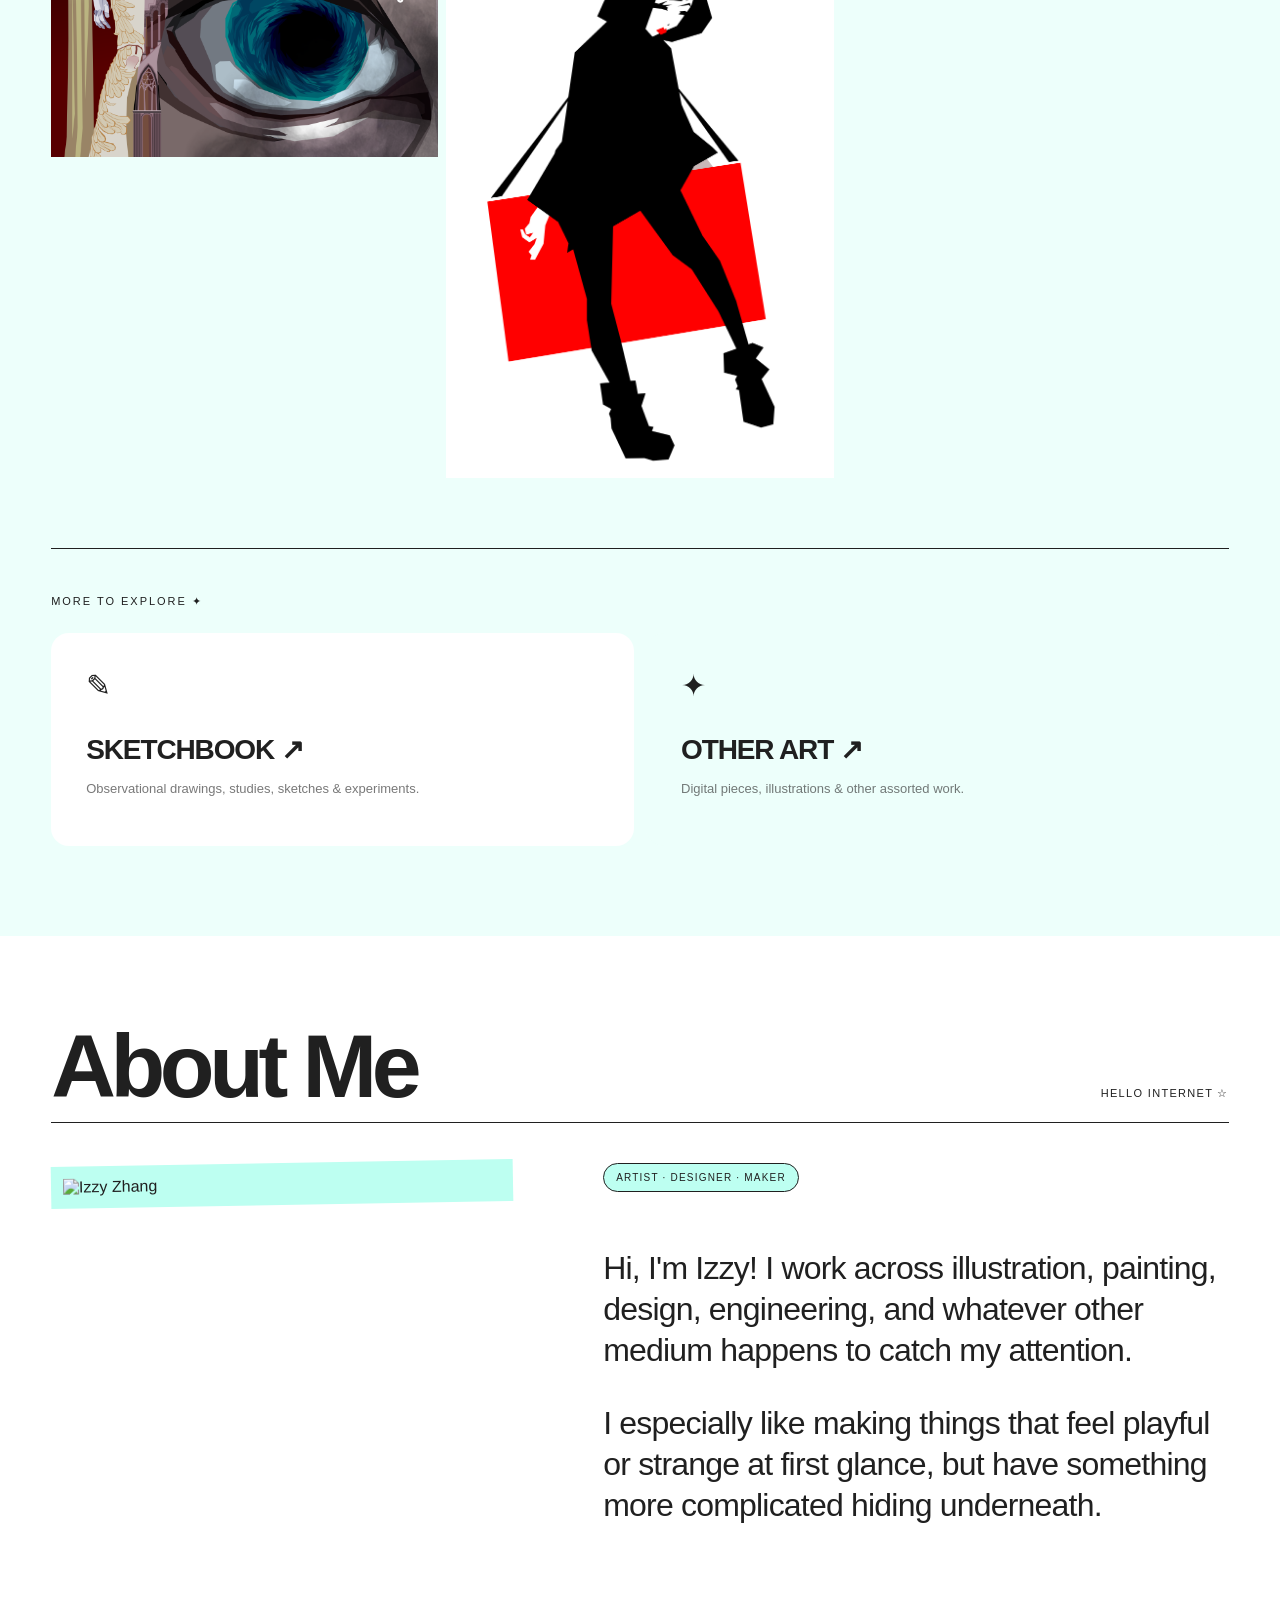
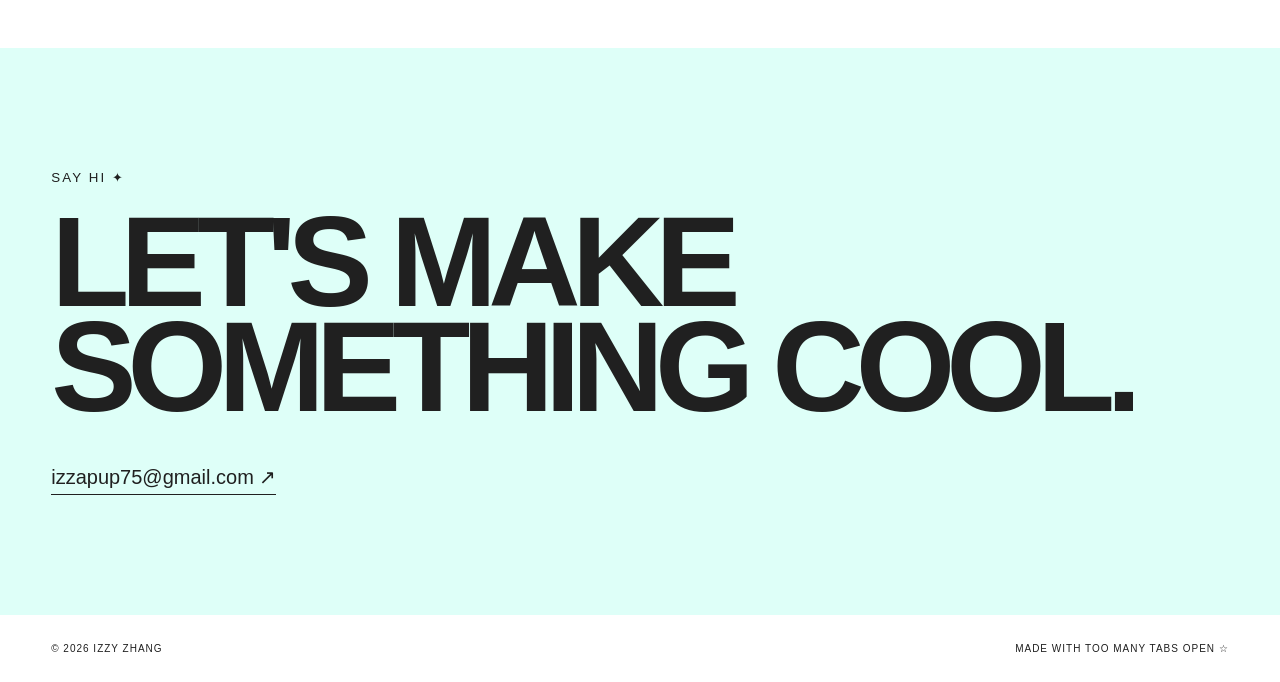
==== commit db728135: "Update index.html" ====
--- a/index.html
+++ b/index.html
@@ -691,17 +691,17 @@
 
         <div
           class="gallery-item"
-          data-title="Project Title"
-          data-info="Illustration · 2026"
+          data-title="Geometric Font"
+          data-info="Onshape · 2026"
         >
 
           <img
-            src="images/project6.jpg"
-            alt="Project Title"
+            src="images/geometry.png"
+            alt="geometric"
           >
 
           <div class="gallery-label">
-            PROJECT TITLE
+            Geometric Font
           </div>
 
         </div>
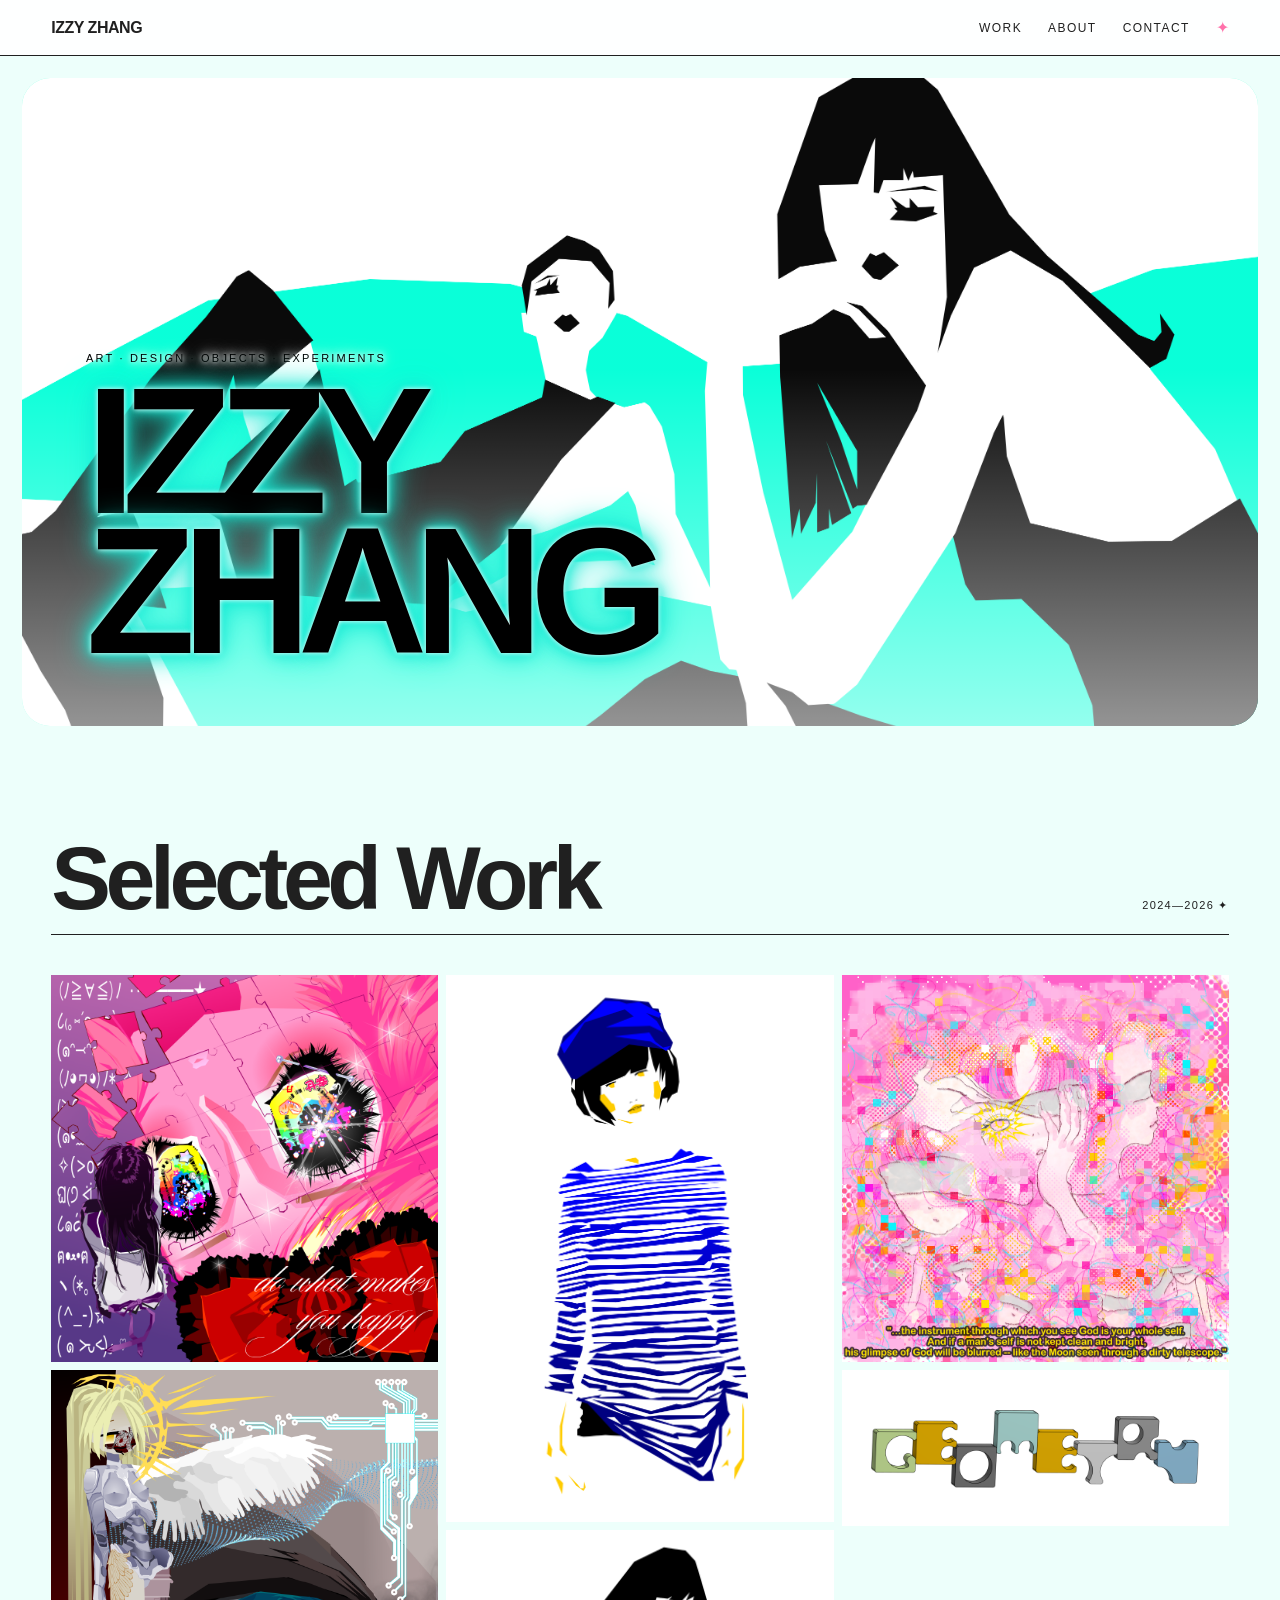
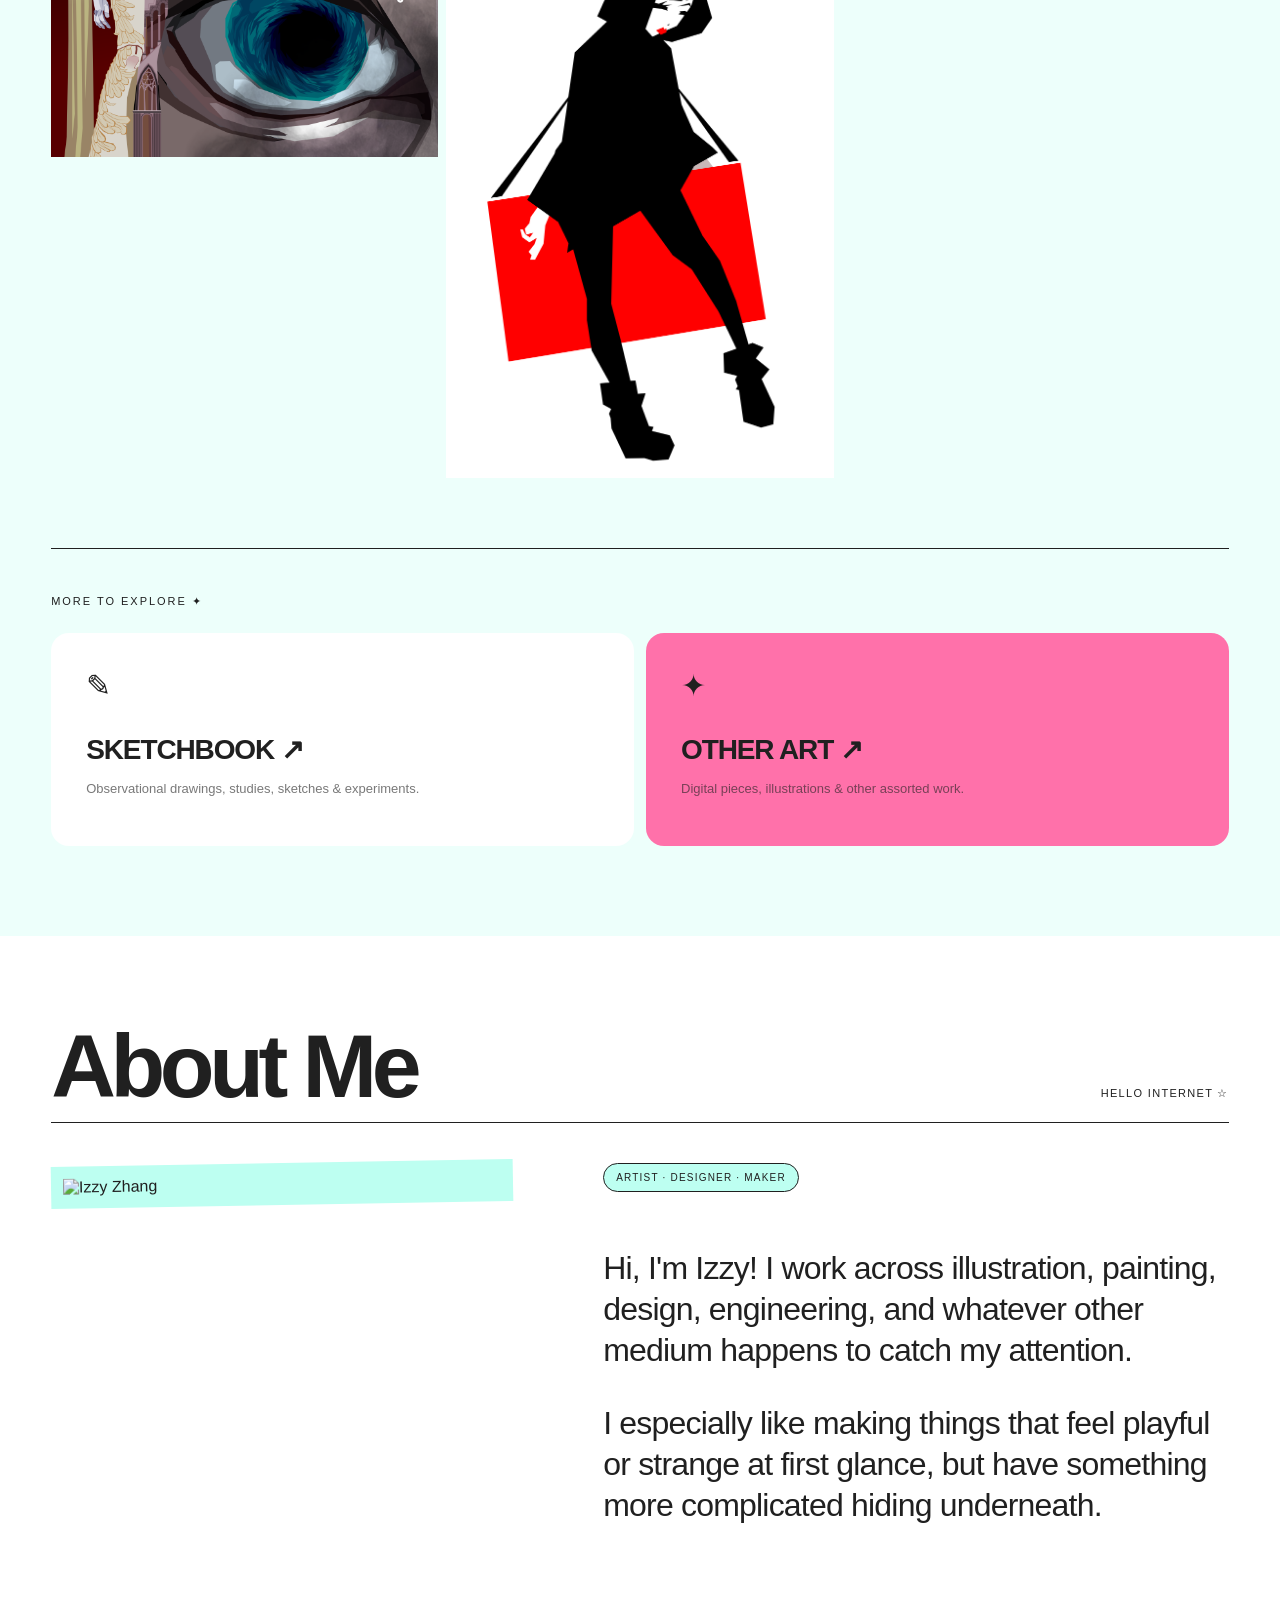
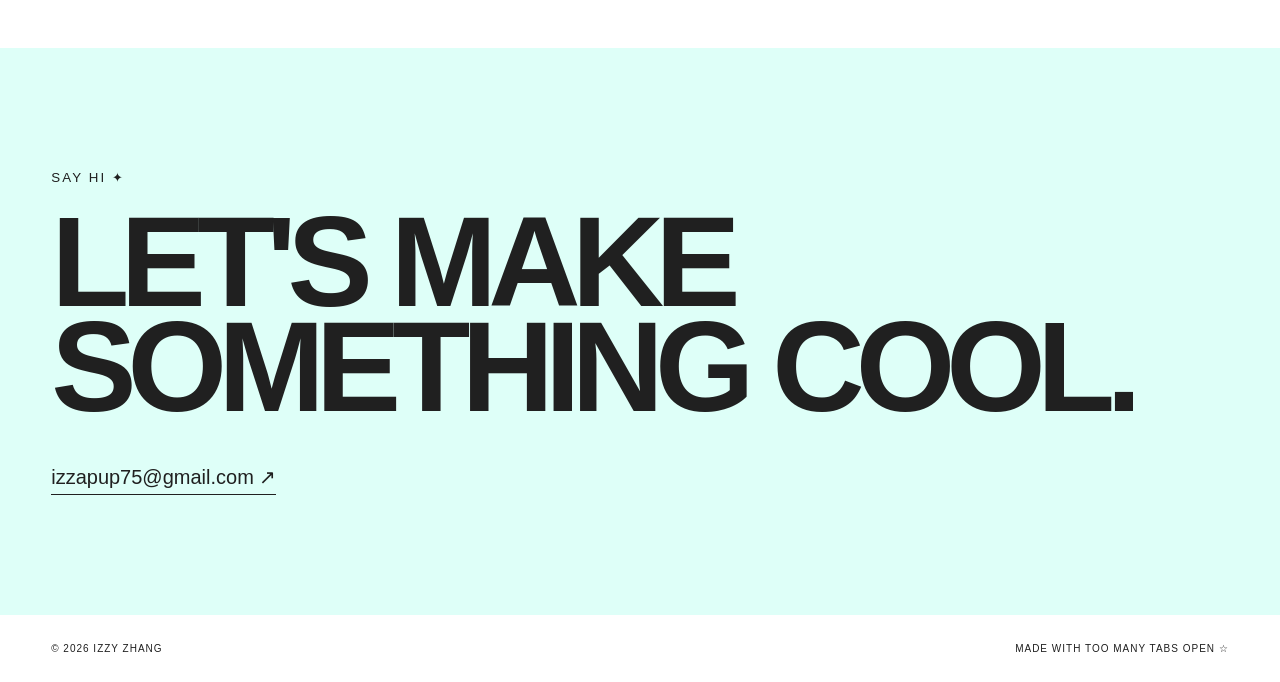
==== commit 4e71cb5b: "Update index.html" ====
--- a/index.html
+++ b/index.html
@@ -777,7 +777,7 @@
               min-width: 250px;
               padding: 35px;
         
-              background: #edfffb;
+              background: #ff71aa;
               color: #202020;
         
               border-radius: 18px;
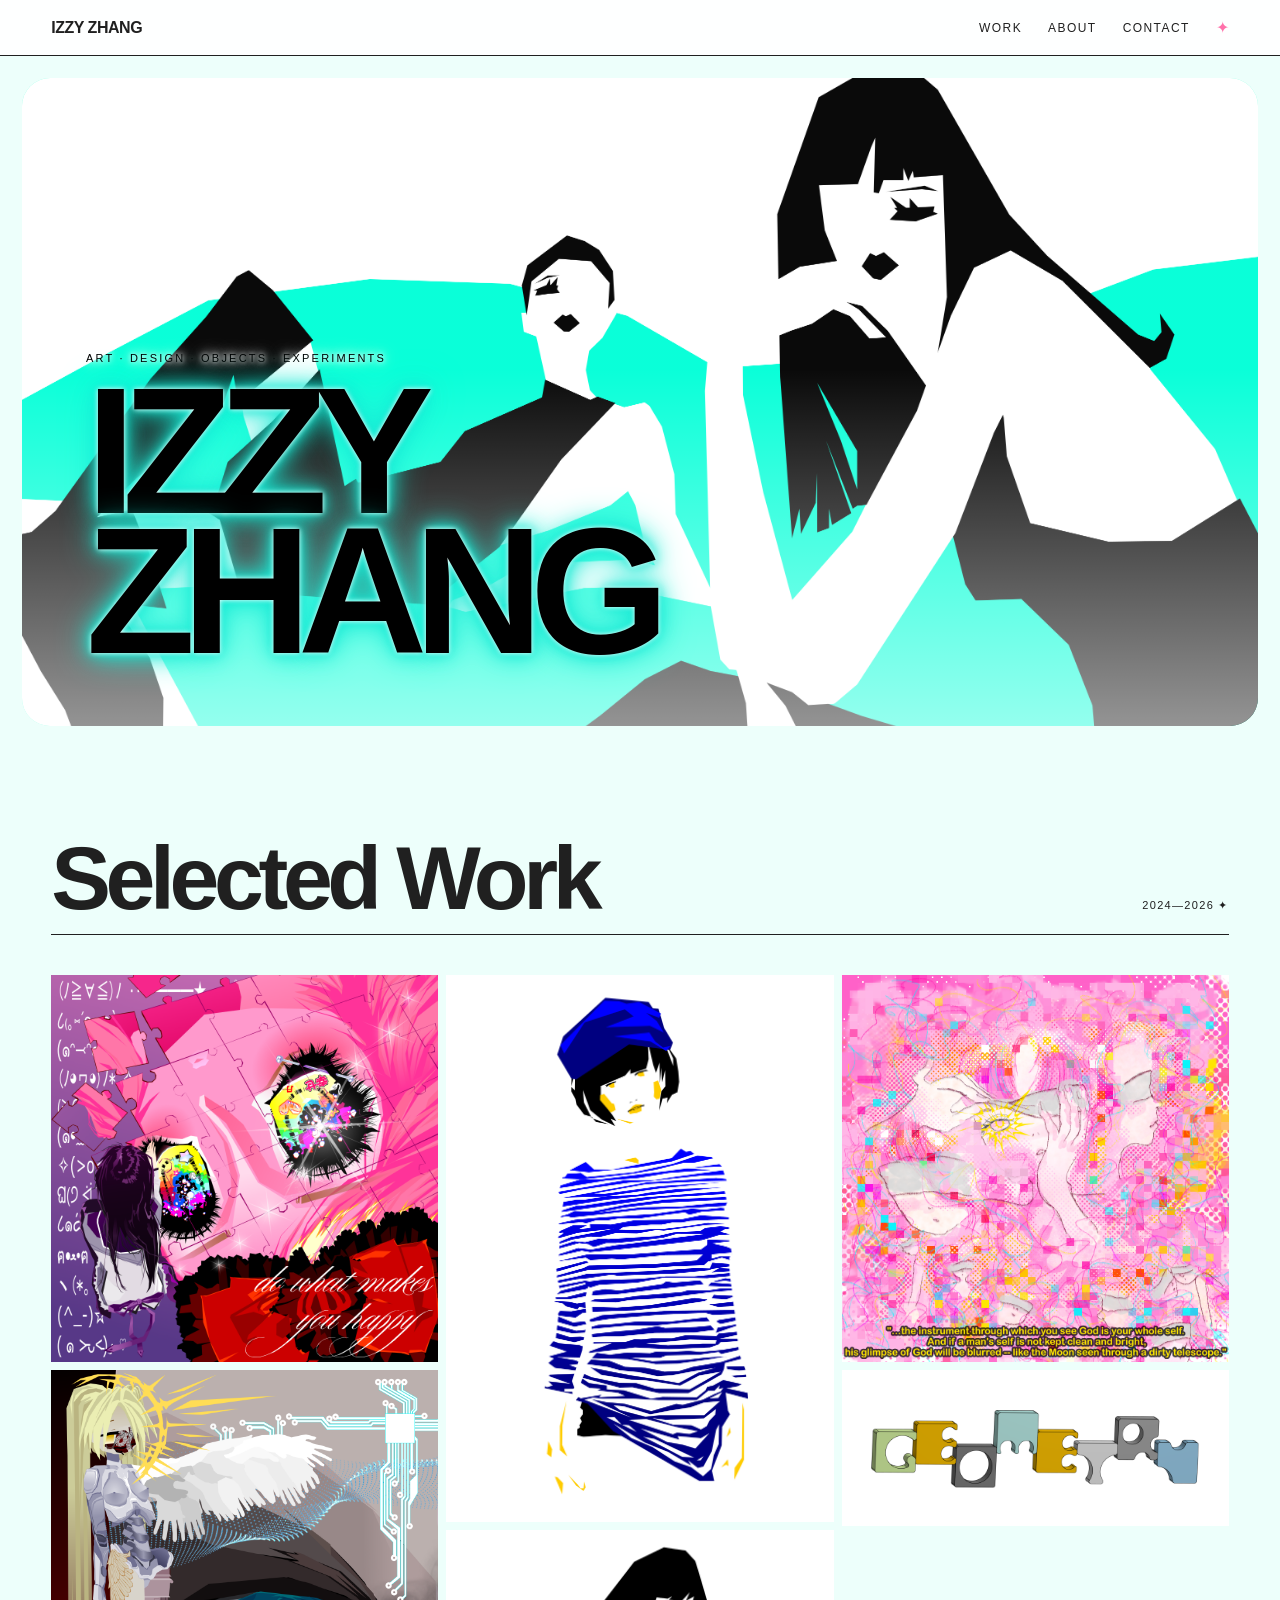
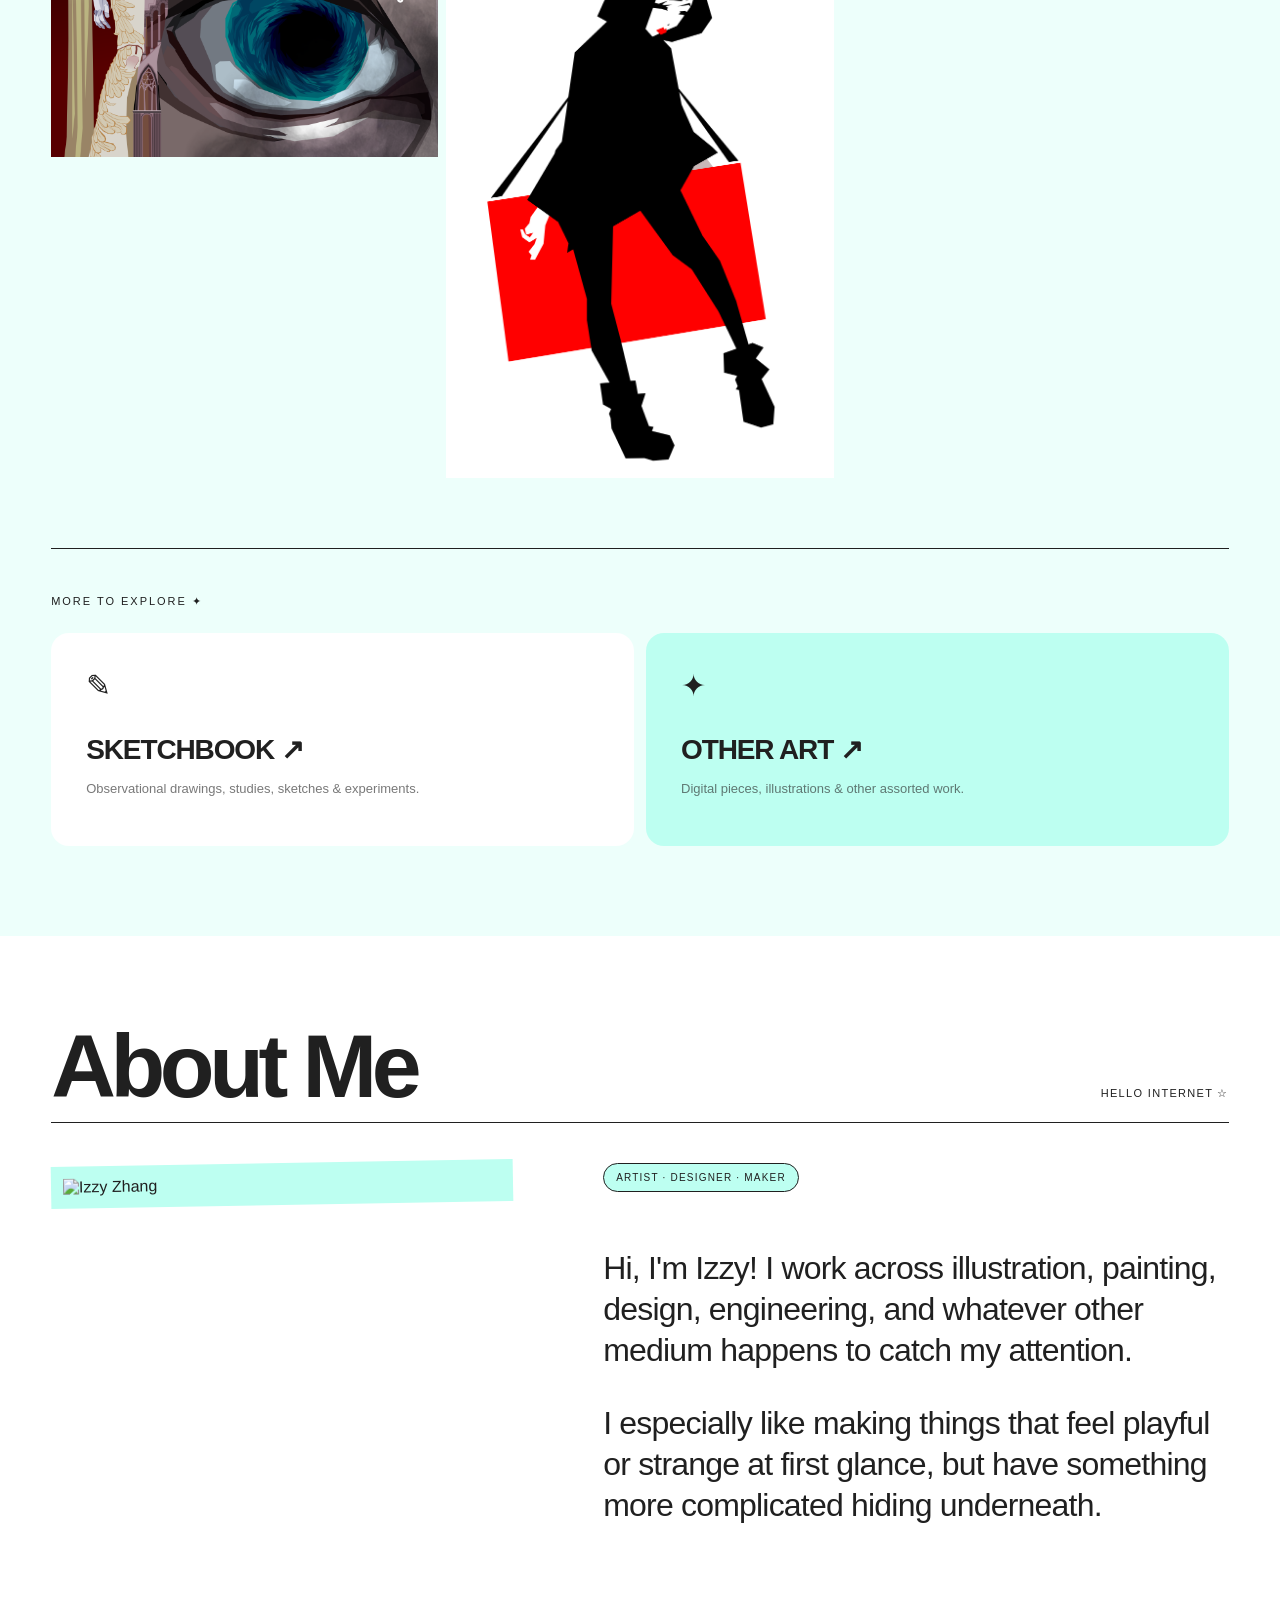
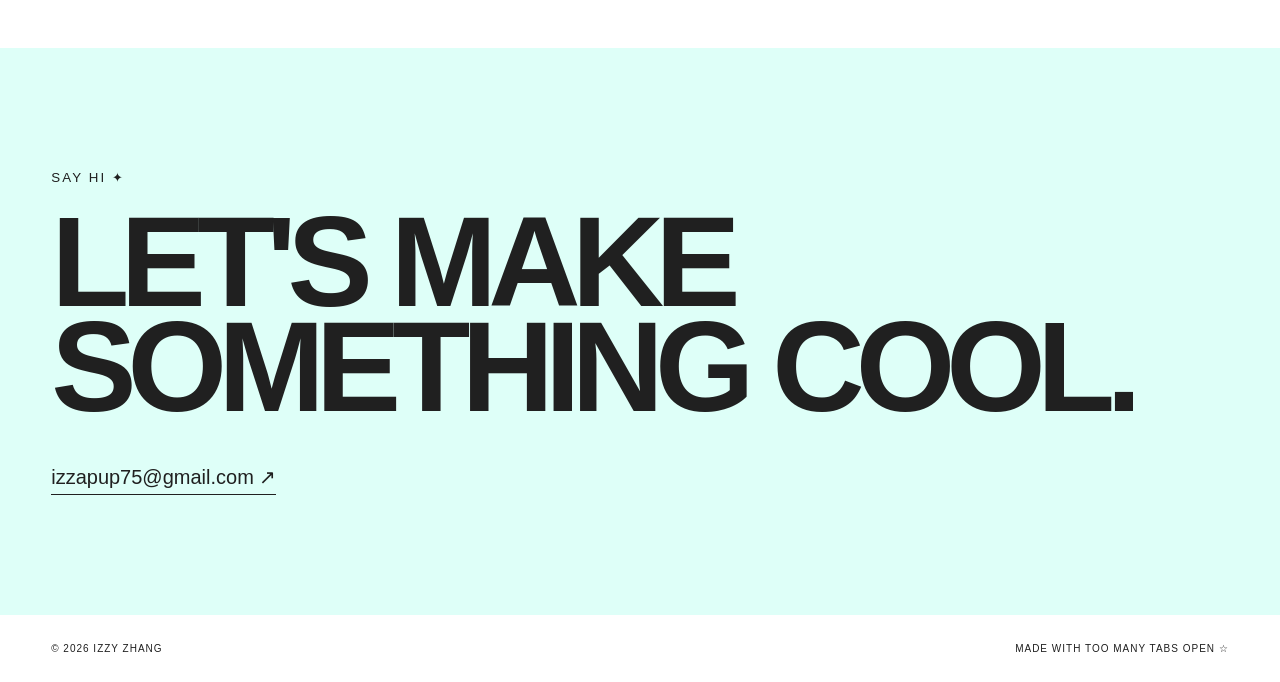
==== commit 0b59a149: "Update index.html" ====
--- a/index.html
+++ b/index.html
@@ -777,7 +777,7 @@
               min-width: 250px;
               padding: 35px;
         
-              background: #ff71aa;
+              background: #bdfff1;
               color: #202020;
         
               border-radius: 18px;
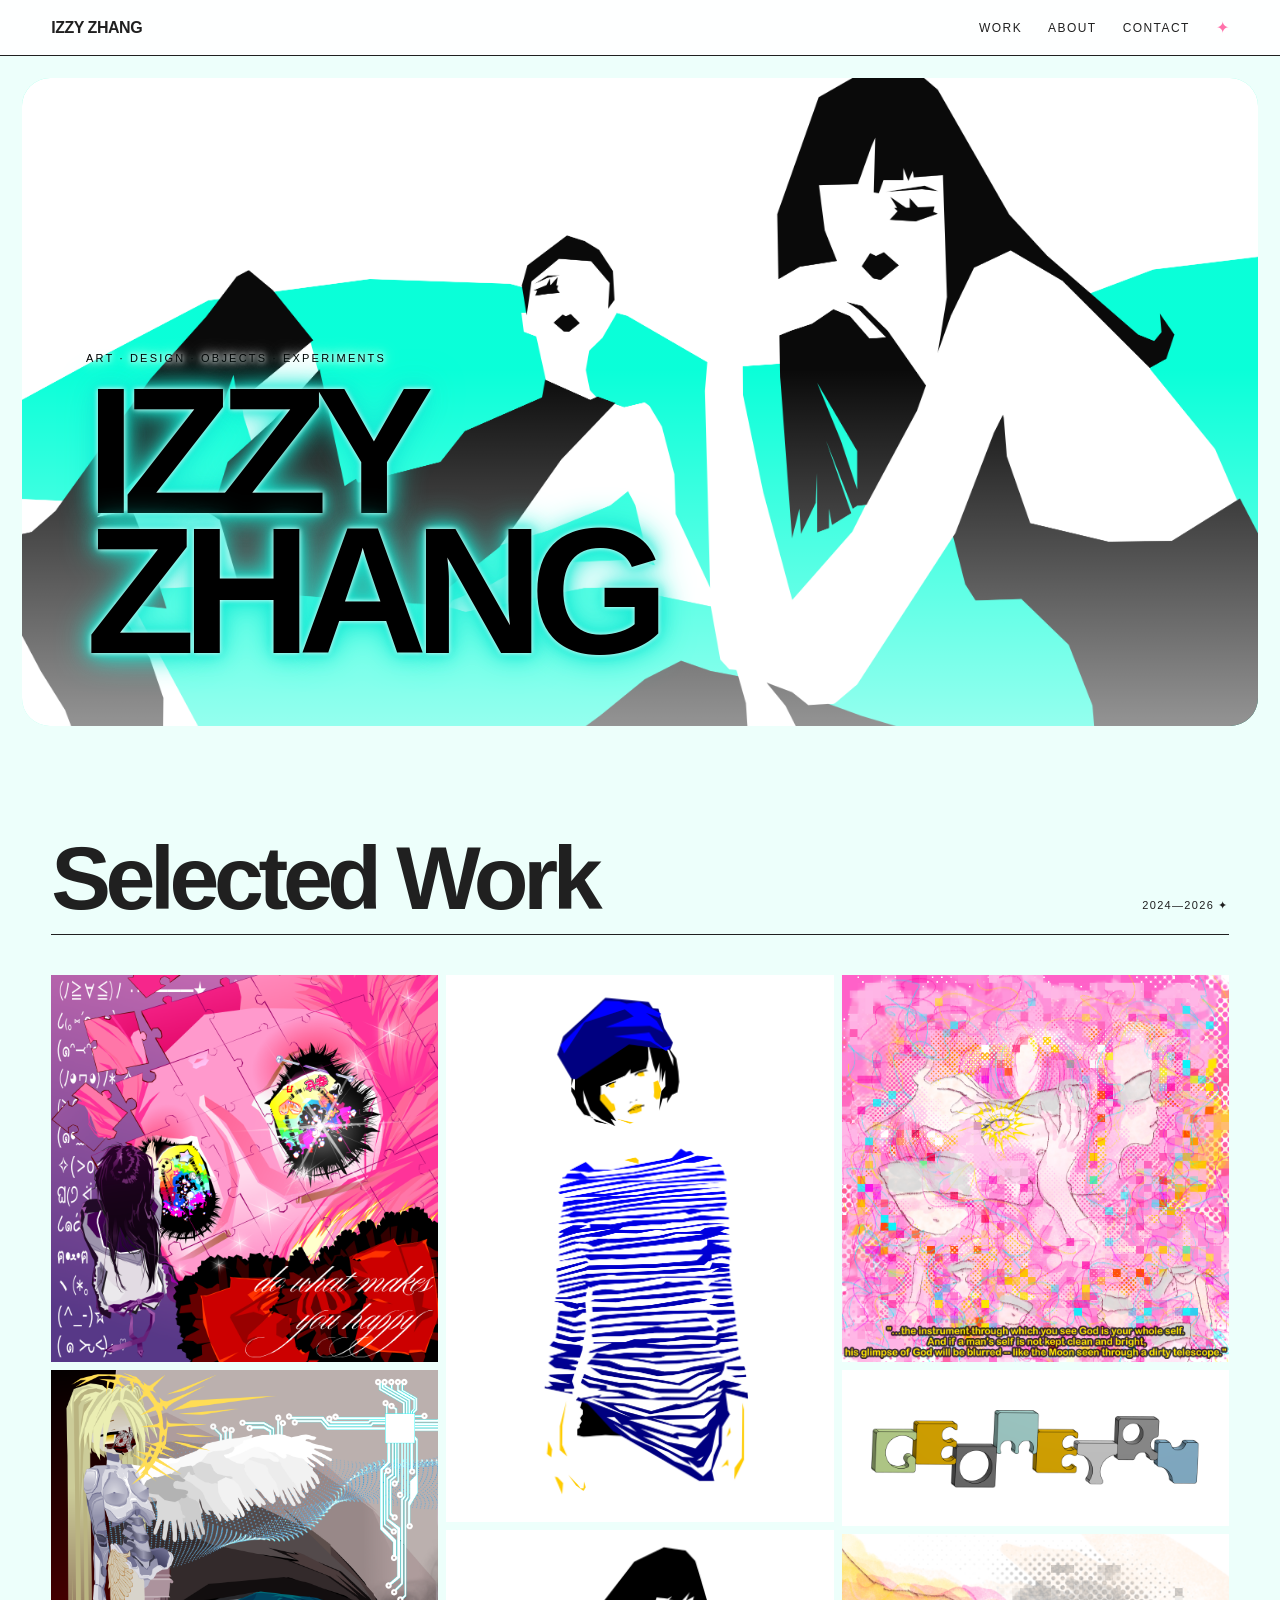
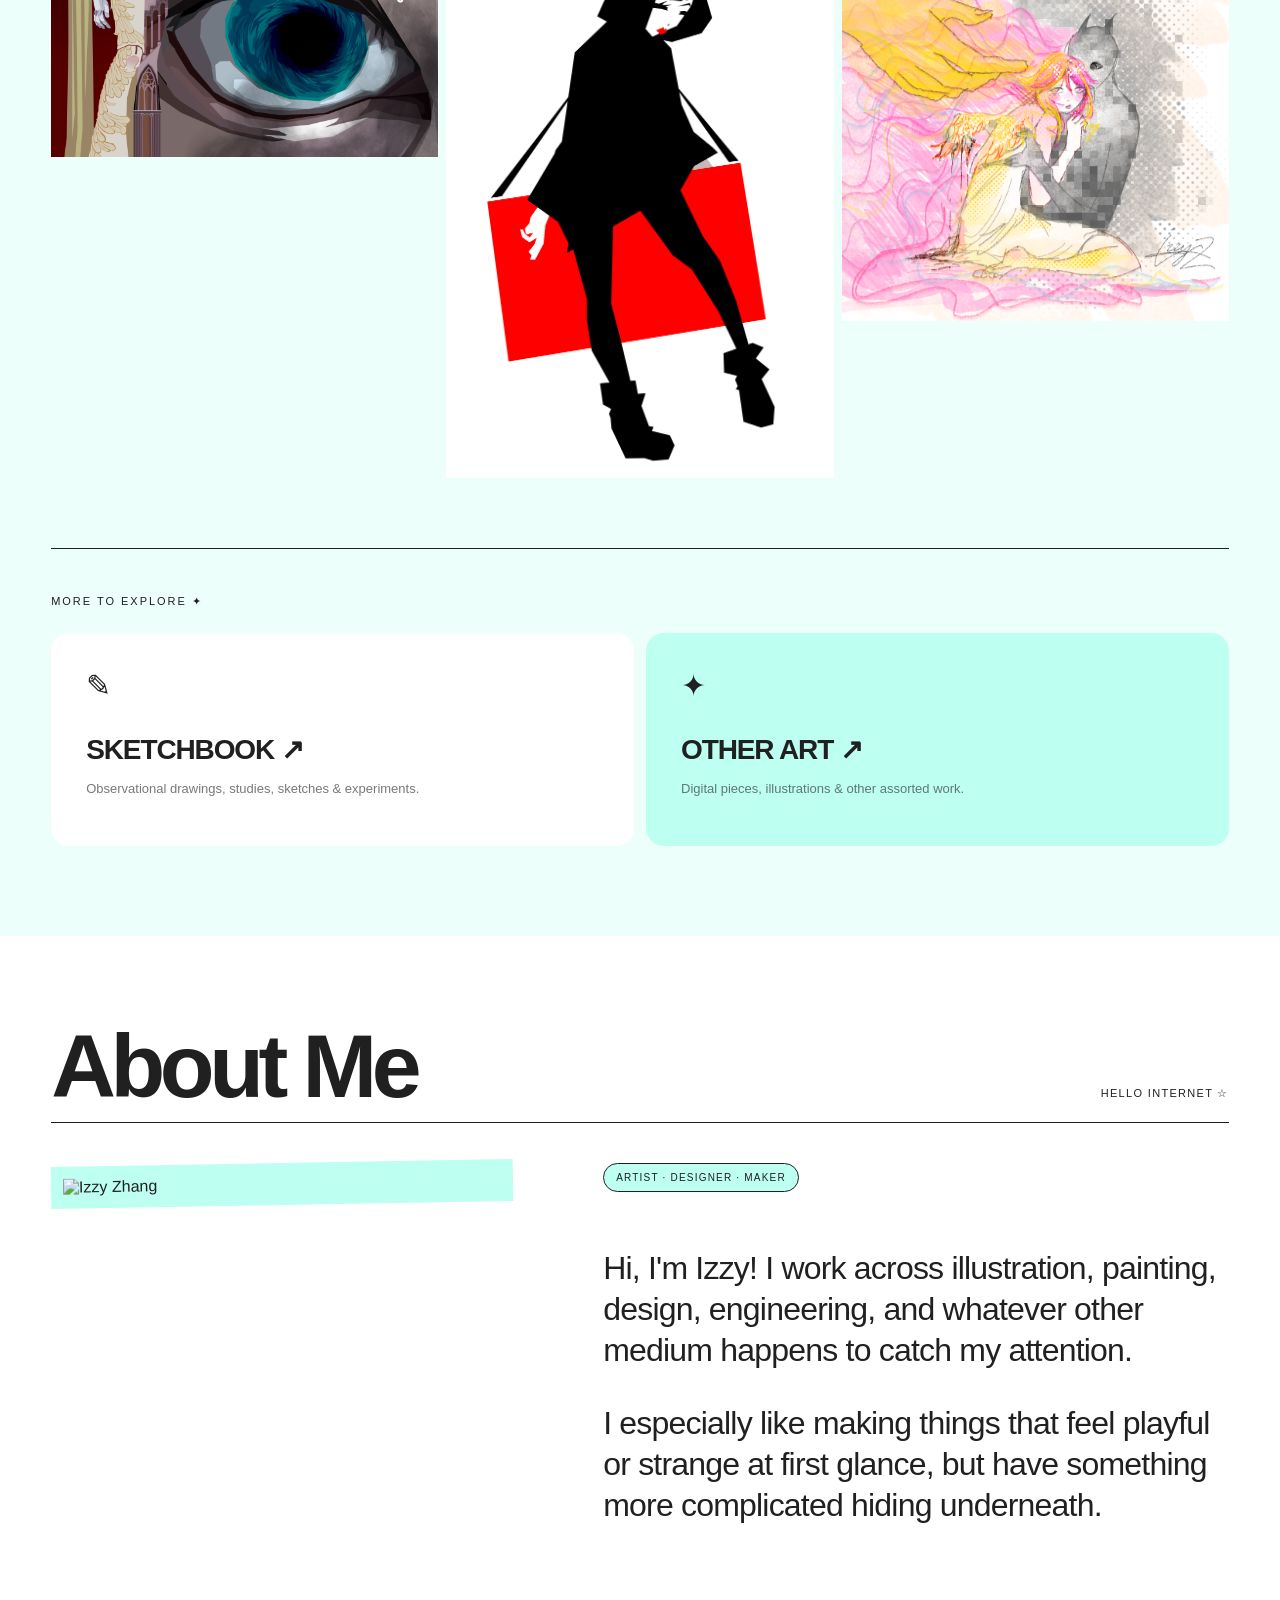
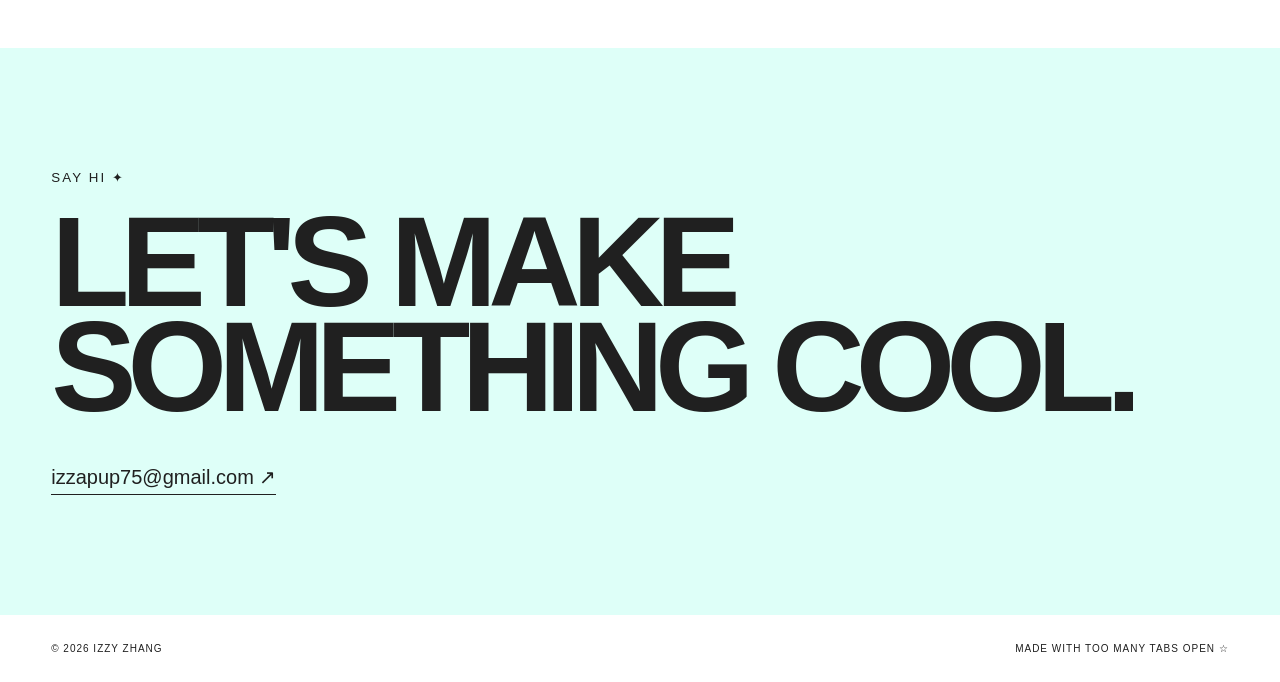
==== commit 1618ed81: "Update index.html" ====
--- a/index.html
+++ b/index.html
@@ -706,6 +706,24 @@
 
         </div>
 
+        <!-- IMAGE 7 -->
+
+        <div
+          class="gallery-item"
+          data-title="God?"
+          data-info="Digital Illustration · 2024"
+        >
+
+          <img
+            src="images/god.png"
+            alt="god"
+          >
+
+          <div class="gallery-label">
+            God?
+          </div>
+
+        </div>
 
       </div>
 
